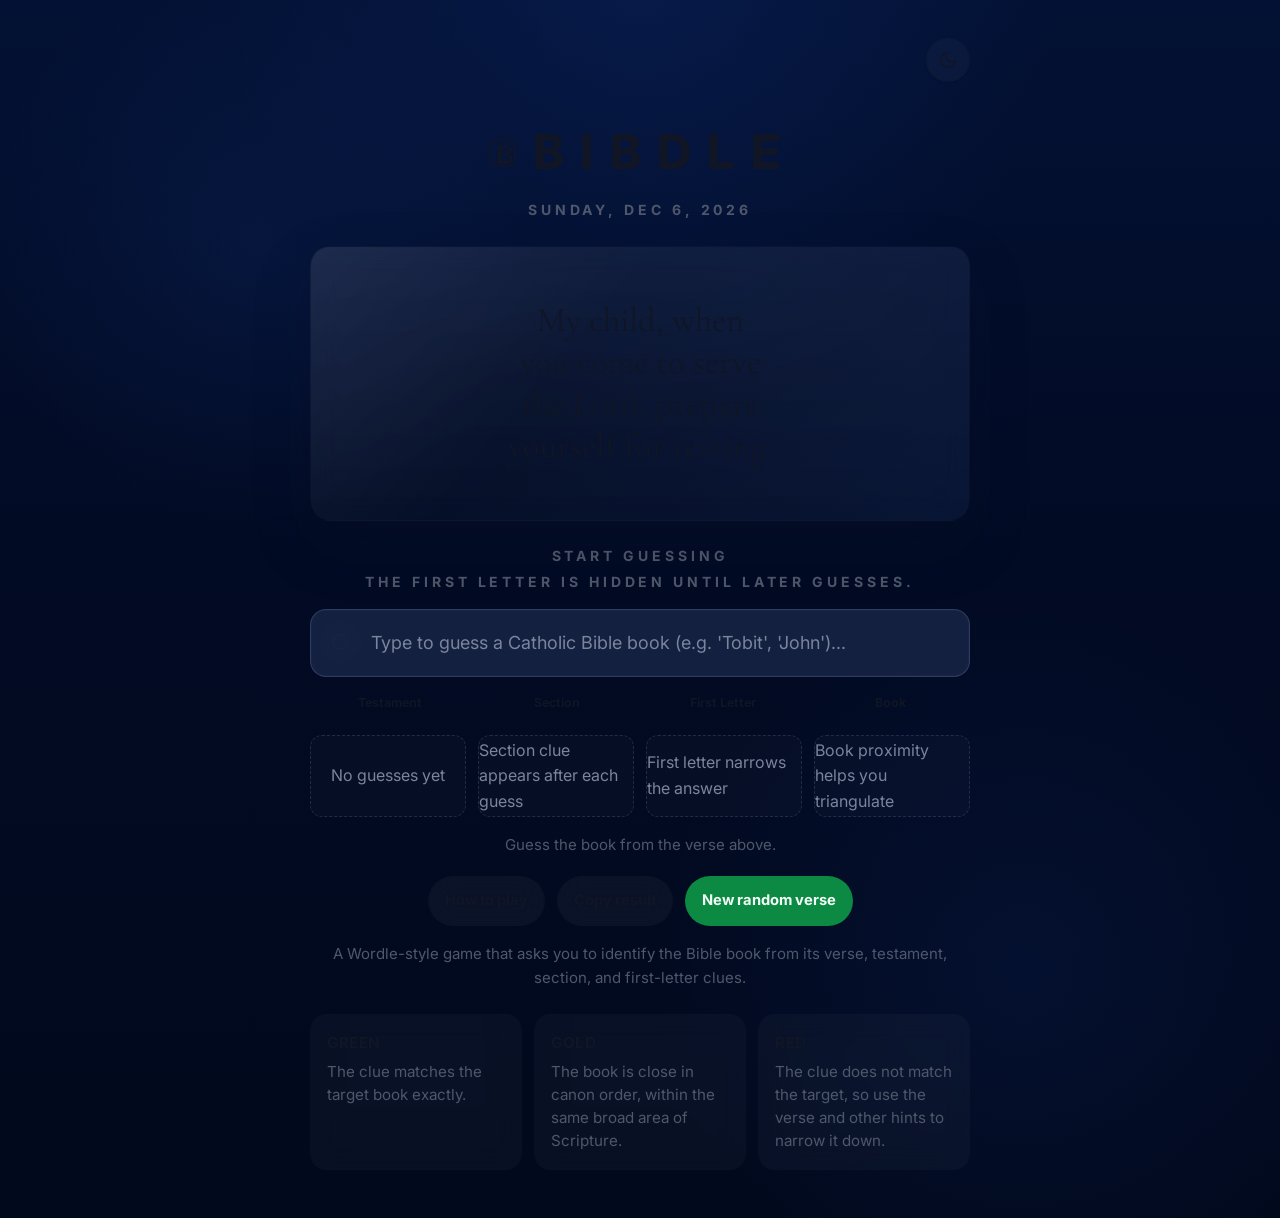
==== index.html @ a304ac99 "rename html to index.html" ====
<!DOCTYPE html>
<html lang="en" data-theme="dark">

<head>
  <meta charset="UTF-8" />
  <meta name="viewport" content="width=device-width, initial-scale=1.0" />
  <title>Bibdle</title>
  <link rel="preconnect" href="https://fonts.googleapis.com">
  <link rel="preconnect" href="https://fonts.gstatic.com" crossorigin>
  <link
    href="https://fonts.googleapis.com/css2?family=Cormorant+Garamond:wght@500;600;700&family=Inter:wght@400;500;600;700;800&display=swap"
    rel="stylesheet">
  <link rel="stylesheet" href="./css/bibdle.css" />
</head>

<body>
  <a class="sr-only" href="#game">Skip to game</a>
  <main class="app-shell" id="game">
    <section class="panel" aria-label="Bibdle game">
      <div class="topbar">
        <button class="theme-toggle" type="button" data-theme-toggle aria-label="Switch theme">
          <svg width="20" height="20" viewBox="0 0 24 24" fill="none" stroke="currentColor" stroke-width="2"
            aria-hidden="true">
            <path d="M21 12.79A9 9 0 1 1 11.21 3 7 7 0 0 0 21 12.79z"></path>
          </svg>
        </button>
      </div>

      <header class="title-wrap">
        <div class="logo-row" aria-label="Bibdle logo">
          <svg width="38" height="38" viewBox="0 0 48 48" fill="none" aria-hidden="true">
            <rect x="8" y="8" width="32" height="32" rx="9" stroke="currentColor" stroke-width="2.3"></rect>
            <path
              d="M18 14.5h10.5c4.6 0 7.5 2.4 7.5 6 0 2.4-1.2 4-3.6 4.9 3.1.8 4.8 2.8 4.8 5.8 0 4.1-3.4 6.8-8.8 6.8H18v-23.5Zm5 9.3h5c2.5 0 4.1-1.1 4.1-3 0-1.8-1.5-2.8-4.1-2.8h-5v5.8Zm0 10h5.8c2.8 0 4.5-1.1 4.5-3.2 0-2.1-1.7-3.3-4.8-3.3H23v6.5Z"
              fill="currentColor"></path>
          </svg>
          <h1 class="wordmark">Bibdle</h1>
        </div>
        <p class="date-label" id="dateLabel">Bible book puzzle</p>
      </header>

      <section class="verse-card" aria-live="polite">
        <p class="verse-text" id="verseText"></p>
      </section>

      <section class="controls" aria-label="Guess area">
        <div class="attempt-line">
          <p class="subtle-label" id="attemptLabel">Guess again</p>
          <div class="helper" id="hintBlock"></div>
        </div>

        <form class="input-shell" id="guessForm" autocomplete="off">
          <svg class="input-icon" width="24" height="24" viewBox="0 0 24 24" fill="none" stroke="currentColor"
            stroke-width="2" aria-hidden="true">
            <circle cx="11" cy="11" r="7"></circle>
            <path d="m20 20-3.5-3.5"></path>
          </svg>
          <label for="guessInput" class="sr-only">Guess a Bible book</label>
          <input id="guessInput" class="guess-input" type="text"
            placeholder="Type to guess a Catholic Bible book (e.g. 'Tobit', 'John')..." aria-describedby="statusLine" />
          <div class="autocomplete-list" id="autocomplete" role="listbox" aria-label="Book suggestions"></div>
        </form>

        <div class="header-row" aria-hidden="true">
          <div>Testament</div>
          <div>Section</div>
          <div>First Letter</div>
          <div>Book</div>
        </div>

        <div id="guessRows"></div>
        <p class="status-line" id="statusLine" role="status" aria-live="polite"></p>

        <div class="pill-actions">
          <button type="button" class="pill-btn" id="helpBtn">How to play</button>
          <button type="button" class="pill-btn" id="shareBtn">Copy result</button>
          <button type="button" class="pill-btn primary" id="newPuzzleBtn">New random verse</button>
        </div>

        <p class="footer-note">A Wordle-style game that asks you to identify the Bible book from its verse, testament,
          section, and first-letter clues.</p>
      </section>

      <section class="rules" aria-label="Legend">
        <article class="rule-card">
          <h3>Green</h3>
          <p>The clue matches the target book exactly.</p>
        </article>
        <article class="rule-card">
          <h3>Gold</h3>
          <p>The book is close in canon order, within the same broad area of Scripture.</p>
        </article>
        <article class="rule-card">
          <h3>Red</h3>
          <p>The clue does not match the target, so use the verse and other hints to narrow it down.</p>
        </article>
      </section>
    </section>
  </main>

  <div class="modal-backdrop" id="helpModal" data-open="false" aria-hidden="true">
    <div class="modal" role="dialog" aria-modal="true" aria-labelledby="helpTitle">
      <h2 id="helpTitle">How to play</h2>
      <p>Read the verse, then guess the Bible book it comes from. Each guess reveals whether your choice matches the
        correct testament, section, first letter, and the book itself.</p>
      <ul>
        <li>You can type part of a book name and choose from the suggestion list.</li>
        <li>Green means exact match, gold means you are near the right book in canonical order, and red means that clue
          is wrong.</li>
        <li>The daily mode changes by date, while the random button gives a fresh puzzle for practice.</li>
      </ul>
      <div class="pill-actions" style="justify-content:flex-end;">
        <button type="button" class="pill-btn primary" id="closeHelpBtn">Close</button>
      </div>
    </div>
  </div>

  <script type="module" src="./js/bibdle.js"></script>
</body>

</html>
---- css/bibdle.css ----
:root,
    [data-theme="light"] {
        --font-display: 'Inter', 'Segoe UI', sans-serif;
        --font-body: 'Cormorant Garamond', Georgia, serif;
        --font-ui: 'Inter', 'Segoe UI', sans-serif;
        --text-xs: clamp(0.75rem, 0.7rem + 0.25vw, 0.875rem);
        --text-sm: clamp(0.875rem, 0.8rem + 0.35vw, 1rem);
        --text-base: clamp(1rem, 0.95rem + 0.25vw, 1.125rem);
        --text-lg: clamp(1.125rem, 1rem + 0.75vw, 1.5rem);
        --text-xl: clamp(1.5rem, 1.2rem + 1.25vw, 2.25rem);
        --text-2xl: clamp(2rem, 1.2rem + 2.5vw, 3.5rem);
        --space-1: 0.25rem;
        --space-2: 0.5rem;
        --space-3: 0.75rem;
        --space-4: 1rem;
        --space-5: 1.25rem;
        --space-6: 1.5rem;
        --space-8: 2rem;
        --space-10: 2.5rem;
        --space-12: 3rem;
        --space-16: 4rem;
        --radius-sm: 0.5rem;
        --radius-md: 0.75rem;
        --radius-lg: 1rem;
        --radius-xl: 1.25rem;
        --radius-full: 9999px;
        --transition-interactive: 180ms cubic-bezier(0.16, 1, 0.3, 1);
        --color-bg: #f5f5f0;
        --color-surface: rgba(255, 255, 255, 0.8);
        --color-surface-2: rgba(246, 246, 240, 0.92);
        --color-surface-offset: rgba(230, 232, 239, 0.85);
        --color-border: rgba(23, 27, 39, 0.12);
        --color-divider: rgba(23, 27, 39, 0.12);
        --color-text: #101625;
        --color-text-muted: #4f576b;
        --color-text-faint: #7a849d;
        --color-text-inverse: #f5f7fb;
        --color-primary: #0c8a43;
        --color-primary-hover: #0a7338;
        --color-primary-highlight: rgba(12, 138, 67, 0.12);
        --color-success: #0ecb57;
        --color-warning: #ffb547;
        --color-error: #ff4d5d;
        --content-default: 980px;
        --shadow-sm: 0 1px 2px rgba(15, 23, 42, 0.06);
        --shadow-md: 0 10px 30px rgba(15, 23, 42, 0.12);
        --shadow-lg: 0 24px 60px rgba(15, 23, 42, 0.18);
    }

    [data-theme="dark"] {
        --color-bg: #030b23;
        --color-surface: rgba(15, 24, 53, 0.78);
        --color-surface-2: rgba(23, 35, 72, 0.9);
        --color-surface-offset: rgba(13, 21, 46, 0.88);
        --color-border: rgba(164, 184, 255, 0.14);
        --color-divider: rgba(164, 184, 255, 0.14);
        --color-text: #edf1ff;
        --color-text-muted: #b7c1e2;
        --color-text-faint: #8e99bf;
        --color-text-inverse: #08111e;
        --color-primary: #22c55e;
        --color-primary-hover: #16a34a;
        --color-primary-highlight: rgba(34, 197, 94, 0.14);
        --color-success: #15d062;
        --color-warning: #f6c453;
        --color-error: #ff4258;
        --shadow-sm: 0 1px 2px rgba(0, 0, 0, 0.25);
        --shadow-md: 0 18px 40px rgba(0, 0, 0, 0.3);
        --shadow-lg: 0 30px 80px rgba(0, 0, 0, 0.45);
    }

    @media (prefers-color-scheme: dark) {
        :root:not([data-theme="light"]) {
            --color-bg: #030b23;
            --color-surface: rgba(15, 24, 53, 0.78);
            --color-surface-2: rgba(23, 35, 72, 0.9);
            --color-surface-offset: rgba(13, 21, 46, 0.88);
            --color-border: rgba(164, 184, 255, 0.14);
            --color-divider: rgba(164, 184, 255, 0.14);
            --color-text: #edf1ff;
            --color-text-muted: #b7c1e2;
            --color-text-faint: #8e99bf;
            --color-text-inverse: #08111e;
            --color-primary: #22c55e;
            --color-primary-hover: #16a34a;
            --color-primary-highlight: rgba(34, 197, 94, 0.14);
            --color-success: #15d062;
            --color-warning: #f6c453;
            --color-error: #ff4258;
        }
    }

    *,
    *::before,
    *::after {
        box-sizing: border-box;
        margin: 0;
        padding: 0;
    }

    html {
        -webkit-font-smoothing: antialiased;
        text-rendering: optimizeLegibility;
        scroll-behavior: smooth;
    }

    body {
        min-height: 100dvh;
        font-family: var(--font-body);
        font-size: var(--text-base);
        color: var(--color-text);
        background:
            radial-gradient(circle at top, rgba(25, 72, 180, 0.16), transparent 30%),
            radial-gradient(circle at 20% 20%, rgba(50, 110, 255, 0.08), transparent 20%),
            radial-gradient(circle at 80% 80%, rgba(24, 63, 168, 0.12), transparent 26%),
            linear-gradient(180deg, #031134 0%, #020b24 45%, #01091c 100%);
        line-height: 1.6;
    }

    img,
    svg {
        display: block;
        max-width: 100%;
    }

    button,
    input {
        font: inherit;
        color: inherit;
    }

    button {
        border: none;
        background: none;
        cursor: pointer;
    }

    input::placeholder {
        color: var(--color-text-faint);
    }

    :focus-visible {
        outline: 2px solid var(--color-primary);
        outline-offset: 3px;
        border-radius: var(--radius-sm);
    }

    .sr-only {
        position: absolute;
        width: 1px;
        height: 1px;
        padding: 0;
        margin: -1px;
        overflow: hidden;
        clip: rect(0, 0, 0, 0);
        white-space: nowrap;
        border-width: 0;
    }

    .app-shell {
        max-width: var(--content-default);
        margin: 0 auto;
        min-height: 100dvh;
        padding: clamp(1.25rem, 3vw, 2.5rem) var(--space-4) var(--space-12);
        display: grid;
        place-items: start center;
    }

    .panel {
        width: 100%;
        max-width: 660px;
        display: grid;
        gap: var(--space-6);
        justify-items: center;
    }

    .topbar {
        width: 100%;
        display: flex;
        justify-content: flex-end;
        margin-bottom: var(--space-2);
    }

    .theme-toggle {
        min-width: 44px;
        min-height: 44px;
        border-radius: var(--radius-full);
        display: inline-grid;
        place-items: center;
        color: var(--color-text);
        background: rgba(255, 255, 255, 0.03);
        border: 1px solid var(--color-border);
        box-shadow: var(--shadow-sm);
        backdrop-filter: blur(16px);
    }

    .title-wrap {
        text-align: center;
        display: grid;
        gap: var(--space-2);
    }

    .logo-row {
        display: inline-flex;
        align-items: center;
        gap: var(--space-3);
        justify-content: center;
    }

    .wordmark {
        font-family: var(--font-ui);
        font-size: clamp(2rem, 4vw, 3rem);
        letter-spacing: 0.34em;
        text-transform: uppercase;
        font-weight: 800;
    }

    .date-label,
    .meta-line,
    .subtle-label {
        font-family: var(--font-ui);
        font-size: var(--text-xs);
        letter-spacing: 0.28em;
        text-transform: uppercase;
        color: var(--color-text-muted);
        font-weight: 700;
    }

    .verse-card {
        width: 100%;
        padding: clamp(1.5rem, 4vw, 2.75rem);
        background: linear-gradient(180deg, rgba(255, 255, 255, 0.05), rgba(255, 255, 255, 0.02));
        border: 1px solid var(--color-border);
        border-radius: var(--radius-xl);
        backdrop-filter: blur(14px);
        box-shadow: var(--shadow-lg);
        min-height: 275px;
        display: grid;
        place-items: center;
        position: relative;
        overflow: hidden;
    }

    .verse-card::before {
        content: "";
        position: absolute;
        inset: 0;
        background: linear-gradient(130deg, rgba(255, 255, 255, 0.05), transparent 40%, rgba(52, 110, 255, 0.06));
        pointer-events: none;
    }

    .verse-text {
        position: relative;
        z-index: 1;
        text-align: center;
        font-size: clamp(1.8rem, 2.7vw, 2.9rem);
        line-height: 1.22;
        max-width: 20ch;
        text-wrap: balance;
    }

    .controls {
        width: 100%;
        display: grid;
        gap: var(--space-4);
        justify-items: center;
    }

    .attempt-line {
        display: grid;
        gap: var(--space-1);
        justify-items: center;
        text-align: center;
    }

    .input-shell {
        width: 100%;
        position: relative;
    }

    .guess-input {
        width: 100%;
        min-height: 68px;
        border-radius: var(--radius-lg);
        border: 1px solid rgba(164, 184, 255, 0.18);
        background: rgba(26, 39, 72, 0.78);
        padding: 0 var(--space-5) 0 3.75rem;
        color: var(--color-text);
        font-family: var(--font-ui);
        font-size: var(--text-base);
        box-shadow: inset 0 0 0 1px rgba(255, 255, 255, 0.02);
        backdrop-filter: blur(16px);
    }

    .input-icon {
        position: absolute;
        left: 1.2rem;
        top: 50%;
        transform: translateY(-50%);
        color: var(--color-text-faint);
        pointer-events: none;
    }

    .autocomplete-list {
        position: absolute;
        left: 0;
        right: 0;
        top: calc(100% + 0.5rem);
        background: rgba(8, 16, 35, 0.94);
        border: 1px solid var(--color-border);
        border-radius: var(--radius-lg);
        box-shadow: var(--shadow-md);
        backdrop-filter: blur(20px);
        overflow: hidden;
        z-index: 40;
        display: none;
    }

    .autocomplete-list[data-open="true"] {
        display: block;
    }

    .suggestion {
        width: 100%;
        text-align: left;
        padding: 0.95rem 1rem;
        font-family: var(--font-ui);
        font-size: 0.98rem;
        border-bottom: 1px solid rgba(164, 184, 255, 0.08);
    }

    .suggestion:last-child {
        border-bottom: 0;
    }

    .suggestion:hover,
    .suggestion[aria-selected="true"] {
        background: rgba(34, 197, 94, 0.12);
    }

    #guessRows {
        width: 100%;
        display: grid;
        gap: 0.85rem;
    }

    .header-row,
    .guess-grid {
        width: 100%;
        display: grid;
        grid-template-columns: repeat(4, minmax(0, 1fr));
        gap: var(--space-3);
        align-items: stretch;
    }

    .header-row {
        font-family: var(--font-ui);
        font-size: 0.78rem;
        text-transform: none;
        font-weight: 700;
        color: var(--color-text);
        opacity: 0.92;
        text-align: center;
        padding-inline: 0.15rem;
    }

    .header-row div {
        padding-bottom: 0.25rem;
    }

    .guess-grid {
        margin-top: 0.1rem;
    }

    .guess-card {
        min-height: 82px;
        border-radius: var(--radius-md);
        display: grid;
        place-items: center;
        padding: var(--space-3);
        font-family: var(--font-ui);
        font-weight: 800;
        font-size: clamp(1rem, 1.2vw, 1.2rem);
        text-align: center;
        letter-spacing: -0.01em;
        border: 1px solid rgba(255, 255, 255, 0.06);
        box-shadow: var(--shadow-sm);
    }

    .correct {
        background: linear-gradient(180deg, #12d450, #08b744);
        color: #eefbf2;
    }

    .partial {
        background: linear-gradient(180deg, #f2c453, #df9f16);
        color: #201603;
    }

    .wrong {
        background: linear-gradient(180deg, #ff3349, #eb3f46);
        color: #fff4f6;
    }

    .empty-state {
        width: 100%;
        min-height: 82px;
        border-radius: var(--radius-md);
        border: 1px dashed rgba(164, 184, 255, 0.16);
        background: rgba(255, 255, 255, 0.02);
        display: grid;
        place-items: center;
        color: var(--color-text-faint);
        font-family: var(--font-ui);
        font-size: var(--text-sm);
    }

    .helper,
    .status-line,
    .footer-note {
        width: 100%;
        text-align: center;
        color: var(--color-text-muted);
        font-family: var(--font-ui);
        font-size: 0.94rem;
    }

    .helper {
        display: grid;
        gap: 0.3rem;
    }

    .status-line {
        min-height: 1.7rem;
    }

    .pill-actions {
        display: flex;
        gap: var(--space-3);
        flex-wrap: wrap;
        justify-content: center;
    }

    .pill-btn {
        min-height: 44px;
        padding: 0.75rem 1rem;
        border-radius: var(--radius-full);
        border: 1px solid var(--color-border);
        font-family: var(--font-ui);
        font-size: 0.92rem;
        font-weight: 700;
        background: rgba(255, 255, 255, 0.04);
        color: var(--color-text);
        backdrop-filter: blur(14px);
    }

    .pill-btn.primary {
        background: var(--color-primary);
        color: #f3fff6;
        border-color: transparent;
    }

    .rules {
        width: 100%;
        display: grid;
        grid-template-columns: repeat(3, minmax(0, 1fr));
        gap: var(--space-3);
    }

    .rule-card {
        background: rgba(255, 255, 255, 0.03);
        border: 1px solid var(--color-border);
        border-radius: var(--radius-lg);
        padding: var(--space-4);
        backdrop-filter: blur(14px);
    }

    .rule-card h3 {
        font-family: var(--font-ui);
        font-size: 0.95rem;
        margin-bottom: 0.4rem;
        letter-spacing: 0.04em;
        text-transform: uppercase;
    }

    .rule-card p {
        color: var(--color-text-muted);
        font-family: var(--font-ui);
        font-size: 0.95rem;
        line-height: 1.5;
    }

    .modal-backdrop {
        position: fixed;
        inset: 0;
        background: rgba(1, 6, 18, 0.72);
        display: none;
        place-items: center;
        padding: var(--space-4);
        z-index: 90;
        backdrop-filter: blur(10px);
    }

    .modal-backdrop[data-open="true"] {
        display: grid;
    }

    .modal {
        width: min(100%, 560px);
        border-radius: var(--radius-xl);
        border: 1px solid var(--color-border);
        background: rgba(7, 16, 37, 0.95);
        box-shadow: var(--shadow-lg);
        padding: var(--space-6);
        display: grid;
        gap: var(--space-4);
    }

    .modal h2 {
        font-family: var(--font-ui);
        font-size: var(--text-xl);
        letter-spacing: 0.04em;
        text-transform: uppercase;
    }

    .modal p,
    .modal li {
        font-family: var(--font-ui);
        color: var(--color-text-muted);
        font-size: 0.98rem;
        line-height: 1.7;
        max-width: 62ch;
    }

    .modal ul {
        padding-left: 1rem;
    }

    @media (max-width: 720px) {
        .app-shell {
            padding-inline: 0.9rem;
        }

        .verse-card {
            min-height: 230px;
        }

        .verse-text {
            font-size: clamp(1.45rem, 6vw, 2.1rem);
            max-width: 18ch;
        }

        .header-row,
        .guess-grid {
            grid-template-columns: repeat(2, minmax(0, 1fr));
        }

        .rules {
            grid-template-columns: 1fr;
        }

        .guess-card,
        .empty-state {
            min-height: 74px;
        }
    }

    @media (prefers-reduced-motion: reduce) {

        *,
        *::before,
        *::after {
            animation-duration: 0.01ms !important;
            animation-iteration-count: 1 !important;
            transition-duration: 0.01ms !important;
            scroll-behavior: auto !important;
        }
    }
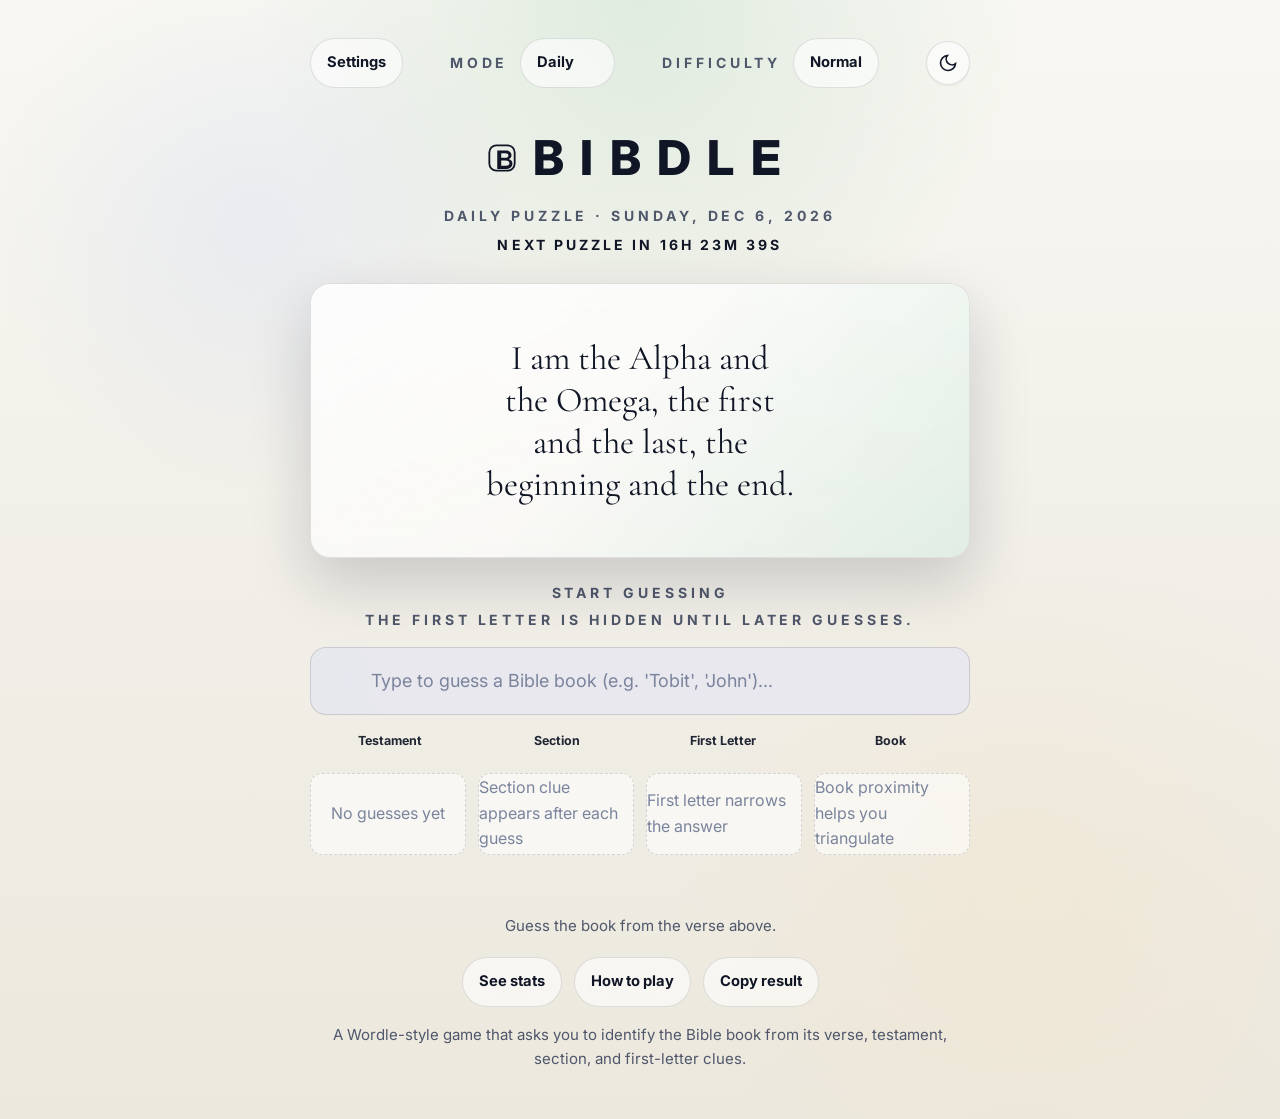
==== commit 654e8543: "Refactor code structure for improved readability and maintainability" ====
--- a/index.html
+++ b/index.html
@@ -5,25 +5,46 @@
   <meta charset="UTF-8" />
   <meta name="viewport" content="width=device-width, initial-scale=1.0" />
   <title>Bibdle</title>
-  <link rel="preconnect" href="https://fonts.googleapis.com">
-  <link rel="preconnect" href="https://fonts.gstatic.com" crossorigin>
+  <link rel="preconnect" href="https://fonts.googleapis.com" />
+  <link rel="preconnect" href="https://fonts.gstatic.com" crossorigin />
   <link
     href="https://fonts.googleapis.com/css2?family=Cormorant+Garamond:wght@500;600;700&family=Inter:wght@400;500;600;700;800&display=swap"
-    rel="stylesheet">
+    rel="stylesheet" />
   <link rel="stylesheet" href="./css/bibdle.css" />
 </head>
 
 <body>
   <a class="sr-only" href="#game">Skip to game</a>
+
   <main class="app-shell" id="game">
     <section class="panel" aria-label="Bibdle game">
       <div class="topbar">
-        <button class="theme-toggle" type="button" data-theme-toggle aria-label="Switch theme">
-          <svg width="20" height="20" viewBox="0 0 24 24" fill="none" stroke="currentColor" stroke-width="2"
-            aria-hidden="true">
-            <path d="M21 12.79A9 9 0 1 1 11.21 3 7 7 0 0 0 21 12.79z"></path>
-          </svg>
-        </button>
+        <div class="topbar-controls">
+          <button class="pill-btn" type="button" id="settingsBtn">Settings</button>
+          <div class="control-group">
+            <label for="modeSelect" class="subtle-label">Mode</label>
+            <select id="modeSelect" class="control-select" aria-label="Select puzzle mode">
+              <option value="daily">Daily</option>
+              <option value="practice">Practice</option>
+            </select>
+          </div>
+
+          <div class="control-group">
+            <label for="difficultySelect" class="subtle-label">Difficulty</label>
+            <select id="difficultySelect" class="control-select" aria-label="Select difficulty">
+              <option value="normal">Normal</option>
+              <option value="easy">Easy</option>
+              <option value="hard">Hard</option>
+            </select>
+          </div>
+
+          <button class="theme-toggle" type="button" data-theme-toggle aria-label="Switch theme">
+            <svg width="20" height="20" viewBox="0 0 24 24" fill="none" stroke="currentColor" stroke-width="2"
+              aria-hidden="true">
+              <path d="M21 12.79A9 9 0 1 1 11.21 3 7 7 0 0 0 21 12.79z"></path>
+            </svg>
+          </button>
+        </div>
       </div>
 
       <header class="title-wrap">
@@ -37,6 +58,9 @@
           <h1 class="wordmark">Bibdle</h1>
         </div>
         <p class="date-label" id="dateLabel">Bible book puzzle</p>
+        <p class="date-label countdown-label" aria-live="polite" aria-atomic="true">
+          <span id="countdownTimer">Next puzzle in…</span>
+        </p>
       </header>
 
       <section class="verse-card" aria-live="polite">
@@ -57,7 +81,9 @@
           </svg>
           <label for="guessInput" class="sr-only">Guess a Bible book</label>
           <input id="guessInput" class="guess-input" type="text"
-            placeholder="Type to guess a Catholic Bible book (e.g. 'Tobit', 'John')..." aria-describedby="statusLine" />
+            placeholder="Type to guess a Bible book (e.g. 'Tobit', 'John')..." aria-describedby="statusLine"
+            role="combobox" aria-autocomplete="list" aria-haspopup="listbox" aria-controls="autocomplete"
+            aria-expanded="false" aria-activedescendant="" />
           <div class="autocomplete-list" id="autocomplete" role="listbox" aria-label="Book suggestions"></div>
         </form>
 
@@ -69,31 +95,17 @@
         </div>
 
         <div id="guessRows"></div>
+        <p class="status-line proximity-line" id="proximityLine" aria-live="polite"></p>
         <p class="status-line" id="statusLine" role="status" aria-live="polite"></p>
 
         <div class="pill-actions">
+          <button type="button" class="pill-btn" id="statsBtn">See stats</button>
           <button type="button" class="pill-btn" id="helpBtn">How to play</button>
           <button type="button" class="pill-btn" id="shareBtn">Copy result</button>
-          <button type="button" class="pill-btn primary" id="newPuzzleBtn">New random verse</button>
-        </div>
-
-        <p class="footer-note">A Wordle-style game that asks you to identify the Bible book from its verse, testament,
-          section, and first-letter clues.</p>
-      </section>
-
-      <section class="rules" aria-label="Legend">
-        <article class="rule-card">
-          <h3>Green</h3>
-          <p>The clue matches the target book exactly.</p>
-        </article>
-        <article class="rule-card">
-          <h3>Gold</h3>
-          <p>The book is close in canon order, within the same broad area of Scripture.</p>
-        </article>
-        <article class="rule-card">
-          <h3>Red</h3>
-          <p>The clue does not match the target, so use the verse and other hints to narrow it down.</p>
-        </article>
+          <button type="button" class="pill-btn primary" id="nextPracticeBtn" hidden>Next practice puzzle</button>
+        </div>
+
+        <p class="footer-note">A Wordle-style game that asks you to identify the Bible book from its verse, testament, section, and first-letter clues.</p>
       </section>
     </section>
   </main>
@@ -101,16 +113,141 @@
   <div class="modal-backdrop" id="helpModal" data-open="false" aria-hidden="true">
     <div class="modal" role="dialog" aria-modal="true" aria-labelledby="helpTitle">
       <h2 id="helpTitle">How to play</h2>
-      <p>Read the verse, then guess the Bible book it comes from. Each guess reveals whether your choice matches the
-        correct testament, section, first letter, and the book itself.</p>
+      <p>Read the verse, then guess the Bible book it comes from. Each guess reveals whether your choice matches the correct testament, section, first letter, and the book itself.</p>
       <ul>
         <li>You can type part of a book name and choose from the suggestion list.</li>
-        <li>Green means exact match, gold means you are near the right book in canonical order, and red means that clue
-          is wrong.</li>
-        <li>The daily mode changes by date, while the random button gives a fresh puzzle for practice.</li>
+        <li>Green means exact match, gold means you are near the right book in canonical order, and red means that clue is wrong.</li>
+        <li>Daily gives one deterministic puzzle based on the date, while Practice gives random verses from the pool.
+        </li>
+        <li>Only Daily mode counts toward daily streaks and recorded stats.</li>
       </ul>
-      <div class="pill-actions" style="justify-content:flex-end;">
+      <div class="pill-actions modal-actions-end">
         <button type="button" class="pill-btn primary" id="closeHelpBtn">Close</button>
+      </div>
+    </div>
+  </div>
+  <div class="modal-backdrop" id="settingsModal" data-open="false" aria-hidden="true">
+    <div class="modal" role="dialog" aria-modal="true" aria-labelledby="settingsTitle">
+      <h2 id="settingsTitle">Accessibility settings</h2>
+
+      <div class="settings-list">
+        <label class="settings-row" for="reducedMotionToggle">
+          <span>Reduced motion</span>
+          <input type="checkbox" id="reducedMotionToggle" />
+        </label>
+
+        <label class="settings-row" for="highContrastToggle">
+          <span>High contrast</span>
+          <input type="checkbox" id="highContrastToggle" />
+        </label>
+
+        <label class="settings-row" for="largeTextToggle">
+          <span>Larger text</span>
+          <input type="checkbox" id="largeTextToggle" />
+        </label>
+
+        <label class="settings-row" for="soundToggle">
+          <span>Sound</span>
+          <input type="checkbox" id="soundToggle" />
+        </label>
+      </div>
+
+      <div class="pill-actions modal-actions-end">
+        <button type="button" class="pill-btn primary" id="closeSettingsBtn">Close</button>
+      </div>
+    </div>
+  </div>
+  <div class="modal-backdrop" id="statsModal" data-open="false" aria-hidden="true">
+    <div class="modal postgame-modal" role="dialog" aria-modal="true" aria-labelledby="statsTitle"
+      aria-describedby="statsBody">
+      <h2 id="statsTitle">Historical stats</h2>
+
+      <div class="postgame-body" id="statsBody">
+        <section class="postgame-section stats-section" aria-label="Historical stats">
+          <p class="subtle-label">Daily mode</p>
+
+          <div class="stats-grid">
+            <div class="stat-item">
+              <span class="stat-value" id="statsPlayed">0</span>
+              <span class="stat-label">Played</span>
+            </div>
+            <div class="stat-item">
+              <span class="stat-value" id="statsWon">0</span>
+              <span class="stat-label">Won</span>
+            </div>
+            <div class="stat-item">
+              <span class="stat-value" id="statsLost">0</span>
+              <span class="stat-label">Lost</span>
+            </div>
+          </div>
+
+          <div class="stats-grid stats-grid-secondary">
+            <div class="stat-item">
+              <span class="stat-value" id="statsCurrentStreak">0</span>
+              <span class="stat-label">Current streak</span>
+            </div>
+            <div class="stat-item">
+              <span class="stat-value" id="statsBestStreak">0</span>
+              <span class="stat-label">Best streak</span>
+            </div>
+          </div>
+
+          <div class="guess-distribution" id="statsGuessDistribution" aria-label="Guess distribution"></div>
+          <div class="postgame-section stats-section">
+            <p class="subtle-label">Badges</p>
+            <div class="streak-badges" id="statsModalBadges"></div>
+          </div>
+        </section>
+      </div>
+
+      <div class="pill-actions postgame-actions">
+        <button type="button" class="pill-btn primary" id="closeStatsBtn">Close</button>
+      </div>
+    </div>
+  </div>
+  <div class="modal-backdrop postgame-backdrop" id="postGameModal" data-open="false" aria-hidden="true">
+    <div class="modal postgame-modal" role="dialog" aria-modal="true" aria-labelledby="postGameTitle"
+      aria-describedby="postGameBody">
+      <div class="postgame-badge" id="postGameBadge">Puzzle complete</div>
+      <h2 id="postGameTitle">Result</h2>
+      <div class="postgame-body" id="postGameBody">
+        <section class="postgame-section">
+          <p class="subtle-label">Answer</p>
+          <p class="postgame-reference" id="postGameReference"></p>
+          <p class="postgame-book" id="postGameBook"></p>
+        </section>
+
+        <section class="postgame-section">
+          <p class="subtle-label">Verse</p>
+          <p class="postgame-text" id="postGameVerse"></p>
+        </section>
+
+        <section class="postgame-section">
+          <p class="subtle-label">Explanation</p>
+          <p class="postgame-text" id="postGameExplanation"></p>
+        </section>
+
+        <section class="postgame-section">
+          <p class="subtle-label">Book intro</p>
+          <p class="postgame-intro-title" id="postGameIntroTitle"></p>
+          <p class="postgame-text" id="postGameIntroText"></p>
+        </section>
+
+        <section class="postgame-section trivia-section" id="postGameTriviaSection" hidden>
+          <p class="subtle-label">Book trivia</p>
+          <p class="postgame-intro-title" id="postGameTriviaTitle"></p>
+          <p class="postgame-text" id="postGameTriviaText"></p>
+          <div class="postgame-meta-chips" id="postGameTriviaChips"></div>
+        </section>
+
+        <section class="postgame-section stats-section" aria-label="Streak badges">
+          <p class="subtle-label">Badges</p>
+          <div class="streak-badges" id="streakBadges"></div>
+        </section>
+      </div>
+      <div class="pill-actions postgame-actions">
+        <button type="button" class="pill-btn" id="postGameCloseBtn">Close</button>
+        <button type="button" class="pill-btn primary" id="postGameNextBtn" hidden>Next practice puzzle</button>
       </div>
     </div>
   </div>
--- a/css/bibdle.css
+++ b/css/bibdle.css
@@ -1,53 +1,102 @@
-    :root,
-    [data-theme="light"] {
-        --font-display: 'Inter', 'Segoe UI', sans-serif;
-        --font-body: 'Cormorant Garamond', Georgia, serif;
-        --font-ui: 'Inter', 'Segoe UI', sans-serif;
-        --text-xs: clamp(0.75rem, 0.7rem + 0.25vw, 0.875rem);
-        --text-sm: clamp(0.875rem, 0.8rem + 0.35vw, 1rem);
-        --text-base: clamp(1rem, 0.95rem + 0.25vw, 1.125rem);
-        --text-lg: clamp(1.125rem, 1rem + 0.75vw, 1.5rem);
-        --text-xl: clamp(1.5rem, 1.2rem + 1.25vw, 2.25rem);
-        --text-2xl: clamp(2rem, 1.2rem + 2.5vw, 3.5rem);
-        --space-1: 0.25rem;
-        --space-2: 0.5rem;
-        --space-3: 0.75rem;
-        --space-4: 1rem;
-        --space-5: 1.25rem;
-        --space-6: 1.5rem;
-        --space-8: 2rem;
-        --space-10: 2.5rem;
-        --space-12: 3rem;
-        --space-16: 4rem;
-        --radius-sm: 0.5rem;
-        --radius-md: 0.75rem;
-        --radius-lg: 1rem;
-        --radius-xl: 1.25rem;
-        --radius-full: 9999px;
-        --transition-interactive: 180ms cubic-bezier(0.16, 1, 0.3, 1);
-        --color-bg: #f5f5f0;
-        --color-surface: rgba(255, 255, 255, 0.8);
-        --color-surface-2: rgba(246, 246, 240, 0.92);
-        --color-surface-offset: rgba(230, 232, 239, 0.85);
-        --color-border: rgba(23, 27, 39, 0.12);
-        --color-divider: rgba(23, 27, 39, 0.12);
-        --color-text: #101625;
-        --color-text-muted: #4f576b;
-        --color-text-faint: #7a849d;
-        --color-text-inverse: #f5f7fb;
-        --color-primary: #0c8a43;
-        --color-primary-hover: #0a7338;
-        --color-primary-highlight: rgba(12, 138, 67, 0.12);
-        --color-success: #0ecb57;
-        --color-warning: #ffb547;
-        --color-error: #ff4d5d;
-        --content-default: 980px;
-        --shadow-sm: 0 1px 2px rgba(15, 23, 42, 0.06);
-        --shadow-md: 0 10px 30px rgba(15, 23, 42, 0.12);
-        --shadow-lg: 0 24px 60px rgba(15, 23, 42, 0.18);
-    }
-
-    [data-theme="dark"] {
+:root,
+[data-theme="light"] {
+    --font-display: "Inter", "Segoe UI", sans-serif;
+    --font-body: "Cormorant Garamond", Georgia, serif;
+    --font-ui: "Inter", "Segoe UI", sans-serif;
+    --text-xs: clamp(0.75rem, 0.7rem + 0.25vw, 0.875rem);
+    --text-sm: clamp(0.875rem, 0.8rem + 0.35vw, 1rem);
+    --text-base: clamp(1rem, 0.95rem + 0.25vw, 1.125rem);
+    --text-lg: clamp(1.125rem, 1rem + 0.75vw, 1.5rem);
+    --text-xl: clamp(1.5rem, 1.2rem + 1.25vw, 2.25rem);
+    --text-2xl: clamp(2rem, 1.2rem + 2.5vw, 3.5rem);
+    --space-1: 0.25rem;
+    --space-2: 0.5rem;
+    --space-3: 0.75rem;
+    --space-4: 1rem;
+    --space-5: 1.25rem;
+    --space-6: 1.5rem;
+    --space-8: 2rem;
+    --space-10: 2.5rem;
+    --space-12: 3rem;
+    --space-16: 4rem;
+    --radius-sm: 0.5rem;
+    --radius-md: 0.75rem;
+    --radius-lg: 1rem;
+    --radius-xl: 1.25rem;
+    --radius-full: 9999px;
+    --transition-interactive: 180ms cubic-bezier(0.16, 1, 0.3, 1);
+    --color-bg: #f5f5f0;
+    --color-surface: rgba(255, 255, 255, 0.84);
+    --color-surface-2: rgba(246, 246, 240, 0.95);
+    --color-surface-offset: rgba(230, 232, 239, 0.88);
+    --color-border: rgba(23, 27, 39, 0.12);
+    --color-divider: rgba(23, 27, 39, 0.12);
+    --color-text: #101625;
+    --color-text-muted: #4f576b;
+    --color-text-faint: #7a849d;
+    --color-text-inverse: #f5f7fb;
+    --color-primary: #0c8a43;
+    --color-primary-hover: #0a7338;
+    --color-primary-highlight: rgba(12, 138, 67, 0.12);
+    --color-success: #0ecb57;
+    --color-warning: #ffb547;
+    --color-error: #ff4d5d;
+    --content-default: 980px;
+    --shadow-sm: 0 1px 2px rgba(15, 23, 42, 0.06);
+    --shadow-md: 0 10px 30px rgba(15, 23, 42, 0.12);
+    --shadow-lg: 0 24px 60px rgba(15, 23, 42, 0.18);
+    --body-grad-1: rgba(12, 138, 67, 0.1);
+    --body-grad-2: rgba(120, 154, 255, 0.1);
+    --body-grad-3: rgba(255, 204, 128, 0.1);
+    --body-base: linear-gradient(180deg, #f8f7f2 0%, #f1efe8 50%, #ece8dd 100%);
+    --glass-surface: rgba(255, 255, 255, 0.58);
+    --glass-surface-strong: rgba(255, 255, 255, 0.72);
+    --input-border: rgba(23, 27, 39, 0.14);
+    --list-border: rgba(23, 27, 39, 0.08);
+    --empty-border: rgba(23, 27, 39, 0.16);
+    --card-shine: linear-gradient(130deg, rgba(255, 255, 255, 0.42), transparent 45%, rgba(12, 138, 67, 0.1));
+    --modal-backdrop: rgba(240, 236, 227, 0.72);
+    --modal-surface: rgba(255, 255, 255, 0.96);
+    --hover-surface: rgba(12, 138, 67, 0.1);
+}
+
+[data-theme="dark"] {
+    --color-bg: #030b23;
+    --color-surface: rgba(15, 24, 53, 0.78);
+    --color-surface-2: rgba(23, 35, 72, 0.9);
+    --color-surface-offset: rgba(13, 21, 46, 0.88);
+    --color-border: rgba(164, 184, 255, 0.14);
+    --color-divider: rgba(164, 184, 255, 0.14);
+    --color-text: #edf1ff;
+    --color-text-muted: #b7c1e2;
+    --color-text-faint: #8e99bf;
+    --color-text-inverse: #08111e;
+    --color-primary: #22c55e;
+    --color-primary-hover: #16a34a;
+    --color-primary-highlight: rgba(34, 197, 94, 0.14);
+    --color-success: #15d062;
+    --color-warning: #f6c453;
+    --color-error: #ff4258;
+    --shadow-sm: 0 1px 2px rgba(0, 0, 0, 0.25);
+    --shadow-md: 0 18px 40px rgba(0, 0, 0, 0.3);
+    --shadow-lg: 0 30px 80px rgba(0, 0, 0, 0.45);
+    --body-grad-1: rgba(25, 72, 180, 0.16);
+    --body-grad-2: rgba(50, 110, 255, 0.08);
+    --body-grad-3: rgba(24, 63, 168, 0.12);
+    --body-base: linear-gradient(180deg, #031134 0%, #020b24 45%, #01091c 100%);
+    --glass-surface: rgba(255, 255, 255, 0.03);
+    --glass-surface-strong: rgba(255, 255, 255, 0.05);
+    --input-border: rgba(164, 184, 255, 0.18);
+    --list-border: rgba(164, 184, 255, 0.08);
+    --empty-border: rgba(164, 184, 255, 0.16);
+    --card-shine: linear-gradient(130deg, rgba(255, 255, 255, 0.05), transparent 40%, rgba(52, 110, 255, 0.06));
+    --modal-backdrop: rgba(1, 6, 18, 0.72);
+    --modal-surface: rgba(7, 16, 37, 0.95);
+    --hover-surface: rgba(34, 197, 94, 0.12);
+}
+
+@media (prefers-color-scheme: dark) {
+    :root:not([data-theme="light"]) {
         --color-bg: #030b23;
         --color-surface: rgba(15, 24, 53, 0.78);
         --color-surface-2: rgba(23, 35, 72, 0.9);
@@ -67,512 +116,982 @@
         --shadow-sm: 0 1px 2px rgba(0, 0, 0, 0.25);
         --shadow-md: 0 18px 40px rgba(0, 0, 0, 0.3);
         --shadow-lg: 0 30px 80px rgba(0, 0, 0, 0.45);
-    }
-
-    @media (prefers-color-scheme: dark) {
-        :root:not([data-theme="light"]) {
-            --color-bg: #030b23;
-            --color-surface: rgba(15, 24, 53, 0.78);
-            --color-surface-2: rgba(23, 35, 72, 0.9);
-            --color-surface-offset: rgba(13, 21, 46, 0.88);
-            --color-border: rgba(164, 184, 255, 0.14);
-            --color-divider: rgba(164, 184, 255, 0.14);
-            --color-text: #edf1ff;
-            --color-text-muted: #b7c1e2;
-            --color-text-faint: #8e99bf;
-            --color-text-inverse: #08111e;
-            --color-primary: #22c55e;
-            --color-primary-hover: #16a34a;
-            --color-primary-highlight: rgba(34, 197, 94, 0.14);
-            --color-success: #15d062;
-            --color-warning: #f6c453;
-            --color-error: #ff4258;
+        --body-grad-1: rgba(25, 72, 180, 0.16);
+        --body-grad-2: rgba(50, 110, 255, 0.08);
+        --body-grad-3: rgba(24, 63, 168, 0.12);
+        --body-base: linear-gradient(180deg, #031134 0%, #020b24 45%, #01091c 100%);
+        --glass-surface: rgba(255, 255, 255, 0.03);
+        --glass-surface-strong: rgba(255, 255, 255, 0.05);
+        --input-border: rgba(164, 184, 255, 0.18);
+        --list-border: rgba(164, 184, 255, 0.08);
+        --empty-border: rgba(164, 184, 255, 0.16);
+        --card-shine: linear-gradient(130deg, rgba(255, 255, 255, 0.05), transparent 40%, rgba(52, 110, 255, 0.06));
+        --modal-backdrop: rgba(1, 6, 18, 0.72);
+        --modal-surface: rgba(7, 16, 37, 0.95);
+        --hover-surface: rgba(34, 197, 94, 0.12);
+    }
+}
+
+*,
+*::before,
+*::after {
+    box-sizing: border-box;
+    margin: 0;
+    padding: 0;
+}
+
+html {
+    -webkit-font-smoothing: antialiased;
+    text-rendering: optimizeLegibility;
+    scroll-behavior: smooth;
+}
+
+body {
+    min-height: 100dvh;
+    font-family: var(--font-body);
+    font-size: var(--text-base);
+    line-height: 1.6;
+    color: var(--color-text);
+    background:
+        radial-gradient(circle at top, var(--body-grad-1), transparent 30%),
+        radial-gradient(circle at 20% 20%, var(--body-grad-2), transparent 20%),
+        radial-gradient(circle at 80% 80%, var(--body-grad-3), transparent 26%),
+        var(--body-base);
+    transition:
+        background var(--transition-interactive),
+        color var(--transition-interactive);
+}
+
+img,
+svg {
+    display: block;
+    max-width: 100%;
+}
+
+button,
+input,
+select {
+    font: inherit;
+    color: inherit;
+}
+
+button {
+    border: none;
+    background: none;
+    cursor: pointer;
+}
+
+input::placeholder {
+    color: var(--color-text-faint);
+}
+
+:focus-visible {
+    outline: 2px solid var(--color-primary);
+    outline-offset: 3px;
+    border-radius: var(--radius-sm);
+}
+
+.sr-only {
+    position: absolute;
+    width: 1px;
+    height: 1px;
+    padding: 0;
+    margin: -1px;
+    overflow: hidden;
+    clip: rect(0, 0, 0, 0);
+    white-space: nowrap;
+    border-width: 0;
+}
+
+.app-shell {
+    display: grid;
+    place-items: start center;
+    min-height: 100dvh;
+    max-width: var(--content-default);
+    margin: 0 auto;
+    padding: clamp(1.25rem, 3vw, 2.5rem) var(--space-4) var(--space-12);
+}
+
+.panel {
+    display: grid;
+    gap: var(--space-6);
+    justify-items: center;
+    width: 100%;
+    max-width: 660px;
+}
+
+.topbar {
+    width: 100%;
+    margin-bottom: var(--space-2);
+}
+
+.topbar-controls {
+    display: flex;
+    flex-wrap: wrap;
+    align-items: center;
+    justify-content: space-between;
+    gap: var(--space-3);
+    width: 100%;
+}
+
+.control-group {
+    display: flex;
+    flex-wrap: wrap;
+    align-items: center;
+    gap: var(--space-3);
+}
+
+.theme-toggle,
+.control-select,
+.pill-btn,
+.guess-input,
+.rule-card,
+.verse-card,
+.modal,
+.autocomplete-list,
+.guess-card {
+    transition:
+        background-color var(--transition-interactive),
+        border-color var(--transition-interactive),
+        color var(--transition-interactive),
+        box-shadow var(--transition-interactive),
+        opacity var(--transition-interactive);
+}
+
+.theme-toggle {
+    display: inline-grid;
+    place-items: center;
+    min-width: 44px;
+    min-height: 44px;
+    color: var(--color-text);
+    background: var(--glass-surface);
+    border: 1px solid var(--color-border);
+    border-radius: var(--radius-full);
+    box-shadow: var(--shadow-sm);
+    backdrop-filter: blur(16px);
+}
+
+.title-wrap {
+    display: grid;
+    gap: var(--space-2);
+    text-align: center;
+}
+
+.logo-row {
+    display: inline-flex;
+    align-items: center;
+    justify-content: center;
+    gap: var(--space-3);
+}
+
+.wordmark {
+    font-family: var(--font-ui);
+    font-size: clamp(2rem, 4vw, 3rem);
+    font-weight: 800;
+    letter-spacing: 0.34em;
+    text-transform: uppercase;
+}
+
+.date-label,
+.meta-line,
+.subtle-label {
+    font-family: var(--font-ui);
+    font-size: var(--text-xs);
+    font-weight: 700;
+    letter-spacing: 0.28em;
+    text-transform: uppercase;
+    color: var(--color-text-muted);
+}
+
+.countdown-label {
+    max-width: 100%;
+    font-family: var(--font-ui);
+    font-size: var(--text-xs);
+    font-weight: 700;
+    line-height: 1.4;
+    letter-spacing: 0.22em;
+    text-transform: uppercase;
+    color: var(--color-text-muted);
+}
+
+.countdown-label.hidden {
+    display: none;
+}
+
+.countdown-label.is-muted {
+    opacity: 0.55;
+    pointer-events: none;
+}
+
+#countdownTimer {
+    display: inline-block;
+    max-width: 100%;
+    overflow: hidden;
+    color: var(--color-text);
+    text-overflow: ellipsis;
+    white-space: nowrap;
+}
+
+.verse-card {
+    position: relative;
+    display: grid;
+    place-items: center;
+    width: 100%;
+    min-height: 275px;
+    padding: clamp(1.5rem, 4vw, 2.75rem);
+    overflow: hidden;
+    background: linear-gradient(180deg, var(--glass-surface-strong), var(--glass-surface));
+    border: 1px solid var(--color-border);
+    border-radius: var(--radius-xl);
+    box-shadow: var(--shadow-lg);
+    backdrop-filter: blur(14px);
+}
+
+.verse-card::before {
+    content: "";
+    position: absolute;
+    inset: 0;
+    background: var(--card-shine);
+    pointer-events: none;
+}
+
+.verse-text {
+    position: relative;
+    z-index: 1;
+    max-width: 20ch;
+    font-size: clamp(1.8rem, 2.7vw, 2.9rem);
+    line-height: 1.22;
+    text-align: center;
+    text-wrap: balance;
+}
+
+.controls {
+    display: grid;
+    gap: var(--space-4);
+    justify-items: center;
+    width: 100%;
+}
+
+.attempt-line {
+    display: grid;
+    gap: var(--space-1);
+    justify-items: center;
+    text-align: center;
+}
+
+.input-shell {
+    position: relative;
+    width: 100%;
+}
+
+.guess-input {
+    width: 100%;
+    min-height: 68px;
+    padding: 0 var(--space-5) 0 3.75rem;
+    font-family: var(--font-ui);
+    font-size: var(--text-base);
+    color: var(--color-text);
+    background: var(--color-surface-offset);
+    border: 1px solid var(--input-border);
+    border-radius: var(--radius-lg);
+    box-shadow: inset 0 0 0 1px rgba(255, 255, 255, 0.02);
+    backdrop-filter: blur(16px);
+}
+
+.input-icon {
+    position: absolute;
+    top: 50%;
+    left: 1.2rem;
+    color: var(--color-text-faint);
+    pointer-events: none;
+    transform: translateY(-50%);
+}
+
+.autocomplete-list {
+    position: absolute;
+    top: calc(100% + 0.5rem);
+    right: 0;
+    left: 0;
+    z-index: 40;
+    display: none;
+    overflow: hidden;
+    background: var(--modal-surface);
+    border: 1px solid var(--color-border);
+    border-radius: var(--radius-lg);
+    box-shadow: var(--shadow-md);
+    backdrop-filter: blur(20px);
+}
+
+.autocomplete-list[data-open="true"] {
+    display: block;
+}
+
+.suggestion {
+    width: 100%;
+    padding: 0.95rem 1rem;
+    font-family: var(--font-ui);
+    font-size: 0.98rem;
+    text-align: left;
+    border-bottom: 1px solid var(--list-border);
+}
+
+.suggestion:last-child {
+    border-bottom: 0;
+}
+
+.suggestion:hover,
+.suggestion[aria-selected="true"] {
+    background: var(--hover-surface);
+}
+
+#guessRows {
+    display: grid;
+    gap: 0.85rem;
+    width: 100%;
+}
+
+.header-row,
+.guess-grid {
+    display: grid;
+    grid-template-columns: repeat(4, minmax(0, 1fr));
+    align-items: stretch;
+    gap: var(--space-3);
+    width: 100%;
+}
+
+.header-row {
+    padding-inline: 0.15rem;
+    font-family: var(--font-ui);
+    font-size: 0.78rem;
+    font-weight: 700;
+    text-align: center;
+    color: var(--color-text);
+    text-transform: none;
+    opacity: 0.92;
+}
+
+.header-row div {
+    padding-bottom: 0.25rem;
+}
+
+.guess-grid {
+    margin-top: 0.1rem;
+}
+
+.guess-card {
+    display: grid;
+    place-items: center;
+    min-height: 82px;
+    padding: var(--space-3);
+    font-family: var(--font-ui);
+    font-size: clamp(1rem, 1.2vw, 1.2rem);
+    font-weight: 800;
+    text-align: center;
+    letter-spacing: -0.01em;
+    border: 1px solid rgba(255, 255, 255, 0.06);
+    border-radius: var(--radius-md);
+    box-shadow: var(--shadow-sm);
+}
+
+.correct {
+    color: #eefbf2;
+    background: linear-gradient(180deg, #12d450, #08b744);
+}
+
+.partial {
+    color: #201603;
+    background: linear-gradient(180deg, #f2c453, #df9f16);
+}
+
+.wrong {
+    color: #fff4f6;
+    background: linear-gradient(180deg, #ff3349, #eb3f46);
+}
+
+.empty-state {
+    display: grid;
+    place-items: center;
+    width: 100%;
+    min-height: 82px;
+    font-family: var(--font-ui);
+    font-size: var(--text-sm);
+    color: var(--color-text-faint);
+    background: var(--glass-surface);
+    border: 1px dashed var(--empty-border);
+    border-radius: var(--radius-md);
+}
+
+.helper,
+.status-line,
+.footer-note {
+    width: 100%;
+    font-family: var(--font-ui);
+    font-size: 0.94rem;
+    text-align: center;
+    color: var(--color-text-muted);
+}
+
+.helper {
+    display: grid;
+    gap: 0.3rem;
+}
+
+.status-line {
+    min-height: 1.7rem;
+}
+
+.pill-actions {
+    display: flex;
+    flex-wrap: wrap;
+    justify-content: center;
+    gap: var(--space-3);
+}
+
+.modal-actions-end,
+.postgame-actions {
+    justify-content: flex-end;
+}
+
+.pill-btn,
+.control-select {
+    min-height: 44px;
+    padding: 0.75rem 1rem;
+    font-family: var(--font-ui);
+    font-size: 0.92rem;
+    font-weight: 700;
+    color: var(--color-text);
+    background: var(--glass-surface);
+    border: 1px solid var(--color-border);
+    border-radius: var(--radius-full);
+    backdrop-filter: blur(14px);
+}
+
+.pill-btn.primary {
+    color: #f3fff6;
+    background: var(--color-primary);
+    border-color: transparent;
+}
+
+.control-select {
+    appearance: none;
+}
+
+.control-select:disabled {
+    cursor: not-allowed;
+    opacity: 0.55;
+}
+
+.settings-list {
+    display: grid;
+    gap: var(--space-3);
+}
+
+.settings-row {
+    display: flex;
+    align-items: center;
+    justify-content: space-between;
+    gap: var(--space-4);
+    padding: var(--space-4);
+    font-family: var(--font-ui);
+    font-size: var(--text-sm);
+    color: var(--color-text);
+    background: var(--glass-surface);
+    border: 1px solid var(--color-border);
+    border-radius: var(--radius-lg);
+    backdrop-filter: blur(14px);
+}
+
+.settings-row span {
+    font-weight: 600;
+    color: var(--color-text);
+}
+
+.settings-row input[type="checkbox"] {
+    flex: 0 0 auto;
+    width: 1.15rem;
+    height: 1.15rem;
+    accent-color: var(--color-primary);
+}
+
+.high-contrast {
+    --color-border: rgba(255, 255, 255, 0.34);
+    --color-divider: rgba(255, 255, 255, 0.34);
+    --color-text-muted: var(--color-text);
+    --color-text-faint: var(--color-text-muted);
+    --input-border: rgba(255, 255, 255, 0.42);
+    --glass-surface: rgba(255, 255, 255, 0.08);
+    --glass-surface-strong: rgba(255, 255, 255, 0.12);
+}
+
+:root:not([data-theme="dark"]).high-contrast,
+[data-theme="light"].high-contrast {
+    --color-border: rgba(16, 22, 37, 0.34);
+    --color-divider: rgba(16, 22, 37, 0.34);
+    --color-text-muted: var(--color-text);
+    --color-text-faint: #3d465d;
+    --input-border: rgba(16, 22, 37, 0.42);
+    --glass-surface: rgba(255, 255, 255, 0.88);
+    --glass-surface-strong: rgba(255, 255, 255, 0.94);
+}
+
+.large-text {
+    --text-xs: clamp(0.82rem, 0.76rem + 0.25vw, 0.95rem);
+    --text-sm: clamp(0.96rem, 0.88rem + 0.35vw, 1.08rem);
+    --text-base: clamp(1.08rem, 1rem + 0.25vw, 1.22rem);
+    --text-lg: clamp(1.2rem, 1.05rem + 0.75vw, 1.65rem);
+    --text-xl: clamp(1.6rem, 1.28rem + 1.25vw, 2.4rem);
+    --text-2xl: clamp(2.1rem, 1.35rem + 2.5vw, 3.8rem);
+}
+
+html.reduced-motion *,
+html.reduced-motion *::before,
+html.reduced-motion *::after {
+    animation-duration: 0.01ms !important;
+    animation-iteration-count: 1 !important;
+    transition-duration: 0.01ms !important;
+    scroll-behavior: auto !important;
+}
+
+.rules {
+    display: grid;
+    grid-template-columns: repeat(3, minmax(0, 1fr));
+    gap: var(--space-3);
+    width: 100%;
+}
+
+.rule-card {
+    padding: var(--space-4);
+    background: var(--glass-surface);
+    border: 1px solid var(--color-border);
+    border-radius: var(--radius-lg);
+    backdrop-filter: blur(14px);
+}
+
+.rule-card h3 {
+    margin-bottom: 0.4rem;
+    font-family: var(--font-ui);
+    font-size: 0.95rem;
+    letter-spacing: 0.04em;
+    text-transform: uppercase;
+}
+
+.rule-card p {
+    font-family: var(--font-ui);
+    font-size: 0.95rem;
+    line-height: 1.5;
+    color: var(--color-text-muted);
+}
+
+.modal-backdrop {
+    position: fixed;
+    inset: 0;
+    z-index: 90;
+    display: none;
+    place-items: center;
+    padding: var(--space-4);
+    background: var(--modal-backdrop);
+    backdrop-filter: blur(10px);
+}
+
+.modal-backdrop[data-open="true"] {
+    display: grid;
+}
+
+.modal {
+    display: grid;
+    gap: var(--space-4);
+    width: min(100%, 560px);
+    padding: var(--space-6);
+    background: var(--modal-surface);
+    border: 1px solid var(--color-border);
+    border-radius: var(--radius-xl);
+    box-shadow: var(--shadow-lg);
+}
+
+.modal h2 {
+    font-family: var(--font-ui);
+    font-size: var(--text-xl);
+    letter-spacing: 0.04em;
+    text-transform: uppercase;
+}
+
+.modal p,
+.modal li {
+    max-width: 62ch;
+    font-family: var(--font-ui);
+    font-size: 0.98rem;
+    line-height: 1.7;
+    color: var(--color-text-muted);
+}
+
+.modal ul {
+    padding-left: 1rem;
+}
+
+.postgame-backdrop {
+    z-index: 100;
+}
+
+.postgame-modal {
+    width: min(100%, 720px);
+    max-height: min(88dvh, 900px);
+    overflow: auto;
+}
+
+.postgame-badge {
+    display: inline-flex;
+    align-items: center;
+    width: fit-content;
+    padding: 0.35rem 0.75rem;
+    font-family: var(--font-ui);
+    font-size: 0.78rem;
+    font-weight: 800;
+    letter-spacing: 0.08em;
+    text-transform: uppercase;
+    color: var(--color-primary);
+    background: var(--color-primary-highlight);
+    border-radius: var(--radius-full);
+}
+
+.postgame-body {
+    display: grid;
+    gap: var(--space-4);
+}
+
+.postgame-section {
+    display: grid;
+    gap: 0.35rem;
+    padding-top: var(--space-3);
+    border-top: 1px solid var(--color-divider);
+}
+
+.postgame-section:first-child {
+    padding-top: 0;
+    border-top: 0;
+}
+
+.postgame-section.stats-section {
+    gap: var(--space-4);
+}
+
+.postgame-reference {
+    font-family: var(--font-ui);
+    font-size: 0.9rem;
+    letter-spacing: 0.08em;
+    text-transform: uppercase;
+    color: var(--color-text-faint);
+}
+
+.postgame-book,
+.postgame-intro-title {
+    font-family: var(--font-ui);
+    font-size: 1.25rem;
+    font-weight: 800;
+    color: var(--color-text);
+}
+
+.postgame-text {
+    font-family: var(--font-ui);
+    font-size: 0.98rem;
+    line-height: 1.7;
+    color: var(--color-text-muted);
+}
+
+.trivia-section {
+    gap: var(--space-3);
+}
+
+.postgame-meta-chips {
+    display: flex;
+    flex-wrap: wrap;
+    gap: var(--space-2);
+    padding-top: 0.15rem;
+}
+
+.postgame-chip,
+.streak-badge {
+    display: inline-flex;
+    align-items: center;
+    max-width: 100%;
+    padding: 0.45rem 0.75rem;
+    font-family: var(--font-ui);
+    font-size: var(--text-xs);
+    font-weight: 700;
+    line-height: 1.3;
+    letter-spacing: 0.04em;
+    color: var(--color-text-muted);
+    background: var(--glass-surface);
+    border: 1px solid var(--color-border);
+    border-radius: var(--radius-full);
+    backdrop-filter: blur(10px);
+}
+
+.postgame-chip {
+    overflow-wrap: anywhere;
+}
+
+.stats-grid {
+    display: grid;
+    grid-template-columns: repeat(3, minmax(0, 1fr));
+    gap: var(--space-3);
+}
+
+.stats-grid-secondary {
+    grid-template-columns: repeat(2, minmax(0, 1fr));
+}
+
+.stat-item {
+    display: grid;
+    gap: 0.25rem;
+    min-width: 0;
+    padding: var(--space-3);
+    background: var(--glass-surface);
+    border: 1px solid var(--color-border);
+    border-radius: var(--radius-lg);
+}
+
+.stat-value {
+    font-family: var(--font-ui);
+    font-size: var(--text-lg);
+    font-weight: 800;
+    line-height: 1.1;
+    color: var(--color-primary);
+    overflow-wrap: anywhere;
+}
+
+.stat-label {
+    font-family: var(--font-ui);
+    font-size: var(--text-xs);
+    letter-spacing: 0.08em;
+    text-transform: uppercase;
+    color: var(--color-text-muted);
+    overflow-wrap: anywhere;
+}
+
+.guess-distribution {
+    display: grid;
+    gap: 0.5rem;
+    padding-top: 0.25rem;
+}
+
+.dist-row {
+    display: grid;
+    grid-template-columns: auto 1fr auto;
+    align-items: center;
+    gap: var(--space-2);
+    min-width: 0;
+}
+
+.dist-label,
+.dist-count {
+    font-family: var(--font-ui);
+    font-size: var(--text-xs);
+    white-space: nowrap;
+    color: var(--color-text-muted);
+}
+
+.dist-track {
+    position: relative;
+    min-width: 0;
+    height: 0.9rem;
+    overflow: hidden;
+    background: rgba(127, 127, 127, 0.14);
+    border-radius: var(--radius-full);
+}
+
+.dist-bar {
+    width: 0%;
+    min-width: 0.25rem;
+    height: 100%;
+    background: linear-gradient(90deg,
+            var(--color-primary),
+            var(--color-primary-hover));
+    border-radius: inherit;
+}
+
+.dist-empty {
+    padding: var(--space-2) 0;
+    font-family: var(--font-ui);
+    font-size: var(--text-sm);
+    color: var(--color-text-muted);
+}
+
+.streak-badges {
+    display: flex;
+    flex-wrap: wrap;
+    gap: var(--space-2);
+    padding-top: var(--space-2);
+}
+
+.streak-badge {
+    gap: 0.45rem;
+    flex-wrap: wrap;
+    letter-spacing: 0.03em;
+}
+
+.streak-badge.is-earned {
+    color: var(--color-primary);
+    background: var(--color-primary-highlight);
+    border-color: transparent;
+}
+
+.streak-badge.is-locked {
+    opacity: 0.78;
+}
+
+.streak-badge-text {
+    color: inherit;
+}
+
+.streak-badge-state {
+    font-size: var(--text-xs);
+    letter-spacing: 0.08em;
+    text-transform: uppercase;
+    opacity: 0.85;
+}
+
+.streak-badges-empty {
+    font-family: var(--font-ui);
+    font-size: var(--text-sm);
+    color: var(--color-text-muted);
+}
+
+.streak-chips {
+    display: flex;
+    flex-wrap: wrap;
+    gap: var(--space-2);
+    min-width: 0;
+}
+
+.streak-chips .badge {
+    display: inline-flex;
+    align-items: center;
+    padding: 0.35rem 0.7rem;
+    font-family: var(--font-ui);
+    font-size: var(--text-xs);
+    font-weight: 800;
+    letter-spacing: 0.04em;
+    text-transform: uppercase;
+    white-space: nowrap;
+    color: var(--color-primary);
+    background: var(--color-primary-highlight);
+    border-radius: var(--radius-full);
+}
+
+.guess-card.reveal-animate {
+    animation: tileReveal 2000ms cubic-bezier(0.2, 0.8, 0.2, 1) both;
+    animation-delay: var(--reveal-delay, 0ms);
+}
+
+.guess-card.reveal-animate.correct,
+.guess-card.reveal-animate.partial,
+.guess-card.reveal-animate.wrong {
+    transform-origin: center;
+}
+
+@keyframes tileReveal {
+    from {
+        opacity: 0;
+        filter: blur(1px);
+        transform: translateY(8px) scale(0.98);
+    }
+
+    to {
+        opacity: 1;
+        filter: blur(0);
+        transform: translateY(0) scale(1);
+    }
+}
+
+@media (max-width: 720px) {
+    .app-shell {
+        padding-inline: 0.9rem;
+    }
+
+    .topbar-controls,
+    .control-group {
+        justify-content: center;
+    }
+
+    .countdown-label {
+        letter-spacing: 0.16em;
+    }
+
+    #countdownTimer {
+        max-width: 100%;
+    }
+
+    .verse-card {
+        min-height: 230px;
+    }
+
+    .verse-text {
+        max-width: 18ch;
+        font-size: clamp(1.45rem, 6vw, 2.1rem);
+    }
+
+    .header-row,
+    .guess-grid {
+        grid-template-columns: repeat(2, minmax(0, 1fr));
+    }
+
+    .rules {
+        grid-template-columns: 1fr;
+    }
+
+    .guess-card,
+    .empty-state {
+        min-height: 74px;
+    }
+
+    .postgame-modal {
+        width: min(100%, 620px);
+    }
+
+    .postgame-chip {
+        max-width: 100%;
+    }
+
+    .stats-grid {
+        grid-template-columns: repeat(2, minmax(0, 1fr));
+    }
+
+    .stats-grid-secondary {
+        grid-template-columns: 1fr;
+    }
+
+    .dist-row {
+        grid-template-columns: auto 1fr;
+    }
+
+    .dist-count {
+        grid-column: 2;
+        justify-self: end;
+    }
+}
+
+@media (prefers-reduced-motion: reduce) {
+    .guess-card.reveal-animate {
+        animation: fadeInQuick 1ms linear both;
+        animation-delay: var(--reveal-delay, 0ms);
+    }
+
+    @keyframes fadeInQuick {
+        from {
+            opacity: 0.7;
+        }
+
+        to {
+            opacity: 1;
         }
     }
 
     *,
     *::before,
     *::after {
-        box-sizing: border-box;
-        margin: 0;
-        padding: 0;
-    }
-
-    html {
-        -webkit-font-smoothing: antialiased;
-        text-rendering: optimizeLegibility;
-        scroll-behavior: smooth;
-    }
-
-    body {
-        min-height: 100dvh;
-        font-family: var(--font-body);
-        font-size: var(--text-base);
-        color: var(--color-text);
-        background:
-            radial-gradient(circle at top, rgba(25, 72, 180, 0.16), transparent 30%),
-            radial-gradient(circle at 20% 20%, rgba(50, 110, 255, 0.08), transparent 20%),
-            radial-gradient(circle at 80% 80%, rgba(24, 63, 168, 0.12), transparent 26%),
-            linear-gradient(180deg, #031134 0%, #020b24 45%, #01091c 100%);
-        line-height: 1.6;
-    }
-
-    img,
-    svg {
-        display: block;
-        max-width: 100%;
-    }
-
-    button,
-    input {
-        font: inherit;
-        color: inherit;
-    }
-
-    button {
-        border: none;
-        background: none;
-        cursor: pointer;
-    }
-
-    input::placeholder {
-        color: var(--color-text-faint);
-    }
-
-    :focus-visible {
-        outline: 2px solid var(--color-primary);
-        outline-offset: 3px;
-        border-radius: var(--radius-sm);
-    }
-
-    .sr-only {
-        position: absolute;
-        width: 1px;
-        height: 1px;
-        padding: 0;
-        margin: -1px;
-        overflow: hidden;
-        clip: rect(0, 0, 0, 0);
-        white-space: nowrap;
-        border-width: 0;
-    }
-
-    .app-shell {
-        max-width: var(--content-default);
-        margin: 0 auto;
-        min-height: 100dvh;
-        padding: clamp(1.25rem, 3vw, 2.5rem) var(--space-4) var(--space-12);
-        display: grid;
-        place-items: start center;
-    }
-
-    .panel {
-        width: 100%;
-        max-width: 660px;
-        display: grid;
-        gap: var(--space-6);
-        justify-items: center;
-    }
-
-    .topbar {
-        width: 100%;
-        display: flex;
-        justify-content: flex-end;
-        margin-bottom: var(--space-2);
-    }
-
-    .theme-toggle {
-        min-width: 44px;
-        min-height: 44px;
-        border-radius: var(--radius-full);
-        display: inline-grid;
-        place-items: center;
-        color: var(--color-text);
-        background: rgba(255, 255, 255, 0.03);
-        border: 1px solid var(--color-border);
-        box-shadow: var(--shadow-sm);
-        backdrop-filter: blur(16px);
-    }
-
-    .title-wrap {
-        text-align: center;
-        display: grid;
-        gap: var(--space-2);
-    }
-
-    .logo-row {
-        display: inline-flex;
-        align-items: center;
-        gap: var(--space-3);
-        justify-content: center;
-    }
-
-    .wordmark {
-        font-family: var(--font-ui);
-        font-size: clamp(2rem, 4vw, 3rem);
-        letter-spacing: 0.34em;
-        text-transform: uppercase;
-        font-weight: 800;
-    }
-
-    .date-label,
-    .meta-line,
-    .subtle-label {
-        font-family: var(--font-ui);
-        font-size: var(--text-xs);
-        letter-spacing: 0.28em;
-        text-transform: uppercase;
-        color: var(--color-text-muted);
-        font-weight: 700;
-    }
-
-    .verse-card {
-        width: 100%;
-        padding: clamp(1.5rem, 4vw, 2.75rem);
-        background: linear-gradient(180deg, rgba(255, 255, 255, 0.05), rgba(255, 255, 255, 0.02));
-        border: 1px solid var(--color-border);
-        border-radius: var(--radius-xl);
-        backdrop-filter: blur(14px);
-        box-shadow: var(--shadow-lg);
-        min-height: 275px;
-        display: grid;
-        place-items: center;
-        position: relative;
-        overflow: hidden;
-    }
-
-    .verse-card::before {
-        content: "";
-        position: absolute;
-        inset: 0;
-        background: linear-gradient(130deg, rgba(255, 255, 255, 0.05), transparent 40%, rgba(52, 110, 255, 0.06));
-        pointer-events: none;
-    }
-
-    .verse-text {
-        position: relative;
-        z-index: 1;
-        text-align: center;
-        font-size: clamp(1.8rem, 2.7vw, 2.9rem);
-        line-height: 1.22;
-        max-width: 20ch;
-        text-wrap: balance;
-    }
-
-    .controls {
-        width: 100%;
-        display: grid;
-        gap: var(--space-4);
-        justify-items: center;
-    }
-
-    .attempt-line {
-        display: grid;
-        gap: var(--space-1);
-        justify-items: center;
-        text-align: center;
-    }
-
-    .input-shell {
-        width: 100%;
-        position: relative;
-    }
-
-    .guess-input {
-        width: 100%;
-        min-height: 68px;
-        border-radius: var(--radius-lg);
-        border: 1px solid rgba(164, 184, 255, 0.18);
-        background: rgba(26, 39, 72, 0.78);
-        padding: 0 var(--space-5) 0 3.75rem;
-        color: var(--color-text);
-        font-family: var(--font-ui);
-        font-size: var(--text-base);
-        box-shadow: inset 0 0 0 1px rgba(255, 255, 255, 0.02);
-        backdrop-filter: blur(16px);
-    }
-
-    .input-icon {
-        position: absolute;
-        left: 1.2rem;
-        top: 50%;
-        transform: translateY(-50%);
-        color: var(--color-text-faint);
-        pointer-events: none;
-    }
-
-    .autocomplete-list {
-        position: absolute;
-        left: 0;
-        right: 0;
-        top: calc(100% + 0.5rem);
-        background: rgba(8, 16, 35, 0.94);
-        border: 1px solid var(--color-border);
-        border-radius: var(--radius-lg);
-        box-shadow: var(--shadow-md);
-        backdrop-filter: blur(20px);
-        overflow: hidden;
-        z-index: 40;
-        display: none;
-    }
-
-    .autocomplete-list[data-open="true"] {
-        display: block;
-    }
-
-    .suggestion {
-        width: 100%;
-        text-align: left;
-        padding: 0.95rem 1rem;
-        font-family: var(--font-ui);
-        font-size: 0.98rem;
-        border-bottom: 1px solid rgba(164, 184, 255, 0.08);
-    }
-
-    .suggestion:last-child {
-        border-bottom: 0;
-    }
-
-    .suggestion:hover,
-    .suggestion[aria-selected="true"] {
-        background: rgba(34, 197, 94, 0.12);
-    }
-
-    #guessRows {
-        width: 100%;
-        display: grid;
-        gap: 0.85rem;
-    }
-
-    .header-row,
-    .guess-grid {
-        width: 100%;
-        display: grid;
-        grid-template-columns: repeat(4, minmax(0, 1fr));
-        gap: var(--space-3);
-        align-items: stretch;
-    }
-
-    .header-row {
-        font-family: var(--font-ui);
-        font-size: 0.78rem;
-        text-transform: none;
-        font-weight: 700;
-        color: var(--color-text);
-        opacity: 0.92;
-        text-align: center;
-        padding-inline: 0.15rem;
-    }
-
-    .header-row div {
-        padding-bottom: 0.25rem;
-    }
-
-    .guess-grid {
-        margin-top: 0.1rem;
-    }
-
-    .guess-card {
-        min-height: 82px;
-        border-radius: var(--radius-md);
-        display: grid;
-        place-items: center;
-        padding: var(--space-3);
-        font-family: var(--font-ui);
-        font-weight: 800;
-        font-size: clamp(1rem, 1.2vw, 1.2rem);
-        text-align: center;
-        letter-spacing: -0.01em;
-        border: 1px solid rgba(255, 255, 255, 0.06);
-        box-shadow: var(--shadow-sm);
-    }
-
-    .correct {
-        background: linear-gradient(180deg, #12d450, #08b744);
-        color: #eefbf2;
-    }
-
-    .partial {
-        background: linear-gradient(180deg, #f2c453, #df9f16);
-        color: #201603;
-    }
-
-    .wrong {
-        background: linear-gradient(180deg, #ff3349, #eb3f46);
-        color: #fff4f6;
-    }
-
-    .empty-state {
-        width: 100%;
-        min-height: 82px;
-        border-radius: var(--radius-md);
-        border: 1px dashed rgba(164, 184, 255, 0.16);
-        background: rgba(255, 255, 255, 0.02);
-        display: grid;
-        place-items: center;
-        color: var(--color-text-faint);
-        font-family: var(--font-ui);
-        font-size: var(--text-sm);
-    }
-
-    .helper,
-    .status-line,
-    .footer-note {
-        width: 100%;
-        text-align: center;
-        color: var(--color-text-muted);
-        font-family: var(--font-ui);
-        font-size: 0.94rem;
-    }
-
-    .helper {
-        display: grid;
-        gap: 0.3rem;
-    }
-
-    .status-line {
-        min-height: 1.7rem;
-    }
-
-    .pill-actions {
-        display: flex;
-        gap: var(--space-3);
-        flex-wrap: wrap;
-        justify-content: center;
-    }
-
-    .pill-btn {
-        min-height: 44px;
-        padding: 0.75rem 1rem;
-        border-radius: var(--radius-full);
-        border: 1px solid var(--color-border);
-        font-family: var(--font-ui);
-        font-size: 0.92rem;
-        font-weight: 700;
-        background: rgba(255, 255, 255, 0.04);
-        color: var(--color-text);
-        backdrop-filter: blur(14px);
-    }
-
-    .pill-btn.primary {
-        background: var(--color-primary);
-        color: #f3fff6;
-        border-color: transparent;
-    }
-
-    .rules {
-        width: 100%;
-        display: grid;
-        grid-template-columns: repeat(3, minmax(0, 1fr));
-        gap: var(--space-3);
-    }
-
-    .rule-card {
-        background: rgba(255, 255, 255, 0.03);
-        border: 1px solid var(--color-border);
-        border-radius: var(--radius-lg);
-        padding: var(--space-4);
-        backdrop-filter: blur(14px);
-    }
-
-    .rule-card h3 {
-        font-family: var(--font-ui);
-        font-size: 0.95rem;
-        margin-bottom: 0.4rem;
-        letter-spacing: 0.04em;
-        text-transform: uppercase;
-    }
-
-    .rule-card p {
-        color: var(--color-text-muted);
-        font-family: var(--font-ui);
-        font-size: 0.95rem;
-        line-height: 1.5;
-    }
-
-    .modal-backdrop {
-        position: fixed;
-        inset: 0;
-        background: rgba(1, 6, 18, 0.72);
-        display: none;
-        place-items: center;
-        padding: var(--space-4);
-        z-index: 90;
-        backdrop-filter: blur(10px);
-    }
-
-    .modal-backdrop[data-open="true"] {
-        display: grid;
-    }
-
-    .modal {
-        width: min(100%, 560px);
-        border-radius: var(--radius-xl);
-        border: 1px solid var(--color-border);
-        background: rgba(7, 16, 37, 0.95);
-        box-shadow: var(--shadow-lg);
-        padding: var(--space-6);
-        display: grid;
-        gap: var(--space-4);
-    }
-
-    .modal h2 {
-        font-family: var(--font-ui);
-        font-size: var(--text-xl);
-        letter-spacing: 0.04em;
-        text-transform: uppercase;
-    }
-
-    .modal p,
-    .modal li {
-        font-family: var(--font-ui);
-        color: var(--color-text-muted);
-        font-size: 0.98rem;
-        line-height: 1.7;
-        max-width: 62ch;
-    }
-
-    .modal ul {
-        padding-left: 1rem;
-    }
-
-    @media (max-width: 720px) {
-        .app-shell {
-            padding-inline: 0.9rem;
-        }
-
-        .verse-card {
-            min-height: 230px;
-        }
-
-        .verse-text {
-            font-size: clamp(1.45rem, 6vw, 2.1rem);
-            max-width: 18ch;
-        }
-
-        .header-row,
-        .guess-grid {
-            grid-template-columns: repeat(2, minmax(0, 1fr));
-        }
-
-        .rules {
-            grid-template-columns: 1fr;
-        }
-
-        .guess-card,
-        .empty-state {
-            min-height: 74px;
-        }
-    }
-
-    @media (prefers-reduced-motion: reduce) {
-
-        *,
-        *::before,
-        *::after {
-            animation-duration: 0.01ms !important;
-            animation-iteration-count: 1 !important;
-            transition-duration: 0.01ms !important;
-            scroll-behavior: auto !important;
-        }
-    }+        animation-duration: 0.01ms !important;
+        animation-iteration-count: 1 !important;
+        transition-duration: 0.01ms !important;
+        scroll-behavior: auto !important;
+    }
+}
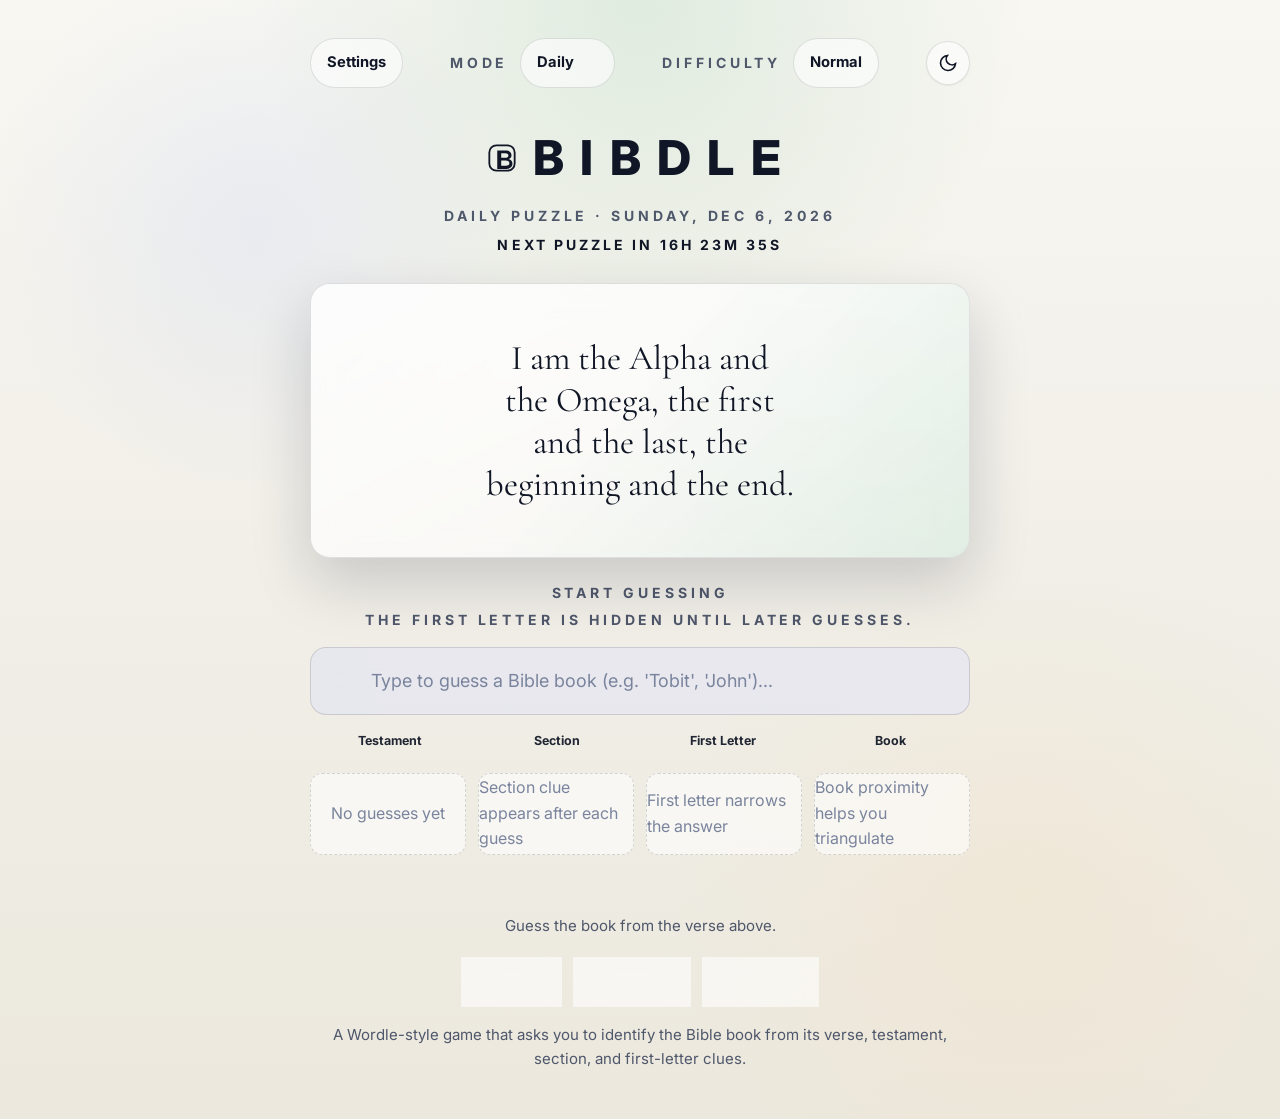
==== commit 26f71b0c: "feat: implement practice mode stats tracking and rendering" ====
--- a/index.html
+++ b/index.html
@@ -105,7 +105,8 @@
           <button type="button" class="pill-btn primary" id="nextPracticeBtn" hidden>Next practice puzzle</button>
         </div>
 
-        <p class="footer-note">A Wordle-style game that asks you to identify the Bible book from its verse, testament, section, and first-letter clues.</p>
+        <p class="footer-note">A Wordle-style game that asks you to identify the Bible book from its verse, testament,
+          section, and first-letter clues.</p>
       </section>
     </section>
   </main>
@@ -113,10 +114,12 @@
   <div class="modal-backdrop" id="helpModal" data-open="false" aria-hidden="true">
     <div class="modal" role="dialog" aria-modal="true" aria-labelledby="helpTitle">
       <h2 id="helpTitle">How to play</h2>
-      <p>Read the verse, then guess the Bible book it comes from. Each guess reveals whether your choice matches the correct testament, section, first letter, and the book itself.</p>
+      <p>Read the verse, then guess the Bible book it comes from. Each guess reveals whether your choice matches the
+        correct testament, section, first letter, and the book itself.</p>
       <ul>
         <li>You can type part of a book name and choose from the suggestion list.</li>
-        <li>Green means exact match, gold means you are near the right book in canonical order, and red means that clue is wrong.</li>
+        <li>Green means exact match, gold means you are near the right book in canonical order, and red means that clue
+          is wrong.</li>
         <li>Daily gives one deterministic puzzle based on the date, while Practice gives random verses from the pool.
         </li>
         <li>Only Daily mode counts toward daily streaks and recorded stats.</li>
@@ -196,6 +199,27 @@
           <div class="postgame-section stats-section">
             <p class="subtle-label">Badges</p>
             <div class="streak-badges" id="statsModalBadges"></div>
+          </div>
+        </section>
+        <section class="postgame-section stats-section" aria-label="Practice stats">
+          <p class="subtle-label">Practice mode</p>
+
+          <div class="stats-grid">
+            <div class="stat-item">
+              <span class="stat-value" id="practiceStatsPlayed">0</span>
+              <span class="stat-label">Played</span>
+            </div>
+            <div class="stat-item">
+              <span class="stat-value" id="practiceStatsWon">0</span>
+              <span class="stat-label">Won</span>
+            </div>
+            <div class="stat-item">
+              <span class="stat-value" id="practiceStatsLost">0</span>
+              <span class="stat-label">Lost</span>
+            </div>
+          </div>
+
+          <div class="guess-distribution" id="practiceStatsGuessDistribution" aria-label="Practice guess distribution">
           </div>
         </section>
       </div>
@@ -240,9 +264,36 @@
           <div class="postgame-meta-chips" id="postGameTriviaChips"></div>
         </section>
 
-        <section class="postgame-section stats-section" aria-label="Streak badges">
-          <p class="subtle-label">Badges</p>
-          <div class="streak-badges" id="streakBadges"></div>
+        <section class="postgame-section stats-section" aria-label="Mode stats">
+          <p class="subtle-label" id="postGameStatsLabel">Stats</p>
+
+          <div class="stats-grid" id="postGameStatsGridPrimary">
+            <div class="stat-item">
+              <span class="stat-value" id="postGameStatsPlayed">0</span>
+              <span class="stat-label">Played</span>
+            </div>
+            <div class="stat-item">
+              <span class="stat-value" id="postGameStatsWon">0</span>
+              <span class="stat-label">Won</span>
+            </div>
+            <div class="stat-item">
+              <span class="stat-value" id="postGameStatsLost">0</span>
+              <span class="stat-label">Lost</span>
+            </div>
+          </div>
+
+          <div class="stats-grid stats-grid-secondary" id="postGameStatsGridSecondary">
+            <div class="stat-item" id="postGameCurrentStreakItem">
+              <span class="stat-value" id="postGameStatsCurrentStreak">0</span>
+              <span class="stat-label">Current streak</span>
+            </div>
+            <div class="stat-item" id="postGameBestStreakItem">
+              <span class="stat-value" id="postGameStatsBestStreak">0</span>
+              <span class="stat-label">Best streak</span>
+            </div>
+          </div>
+
+          <div class="guess-distribution" id="postGameGuessDistribution" aria-label="Guess distribution"></div>
         </section>
       </div>
       <div class="pill-actions postgame-actions">
--- a/css/bibdle.css
+++ b/css/bibdle.css
@@ -552,6 +552,12 @@
     justify-content: flex-end;
 }
 
+#postGameStatsGridSecondary[hidden],
+#postGameCurrentStreakItem[hidden],
+#postGameBestStreakItem[hidden] {
+    display: none !important;
+}
+
 .pill-btn,
 .control-select {
     min-height: 44px;
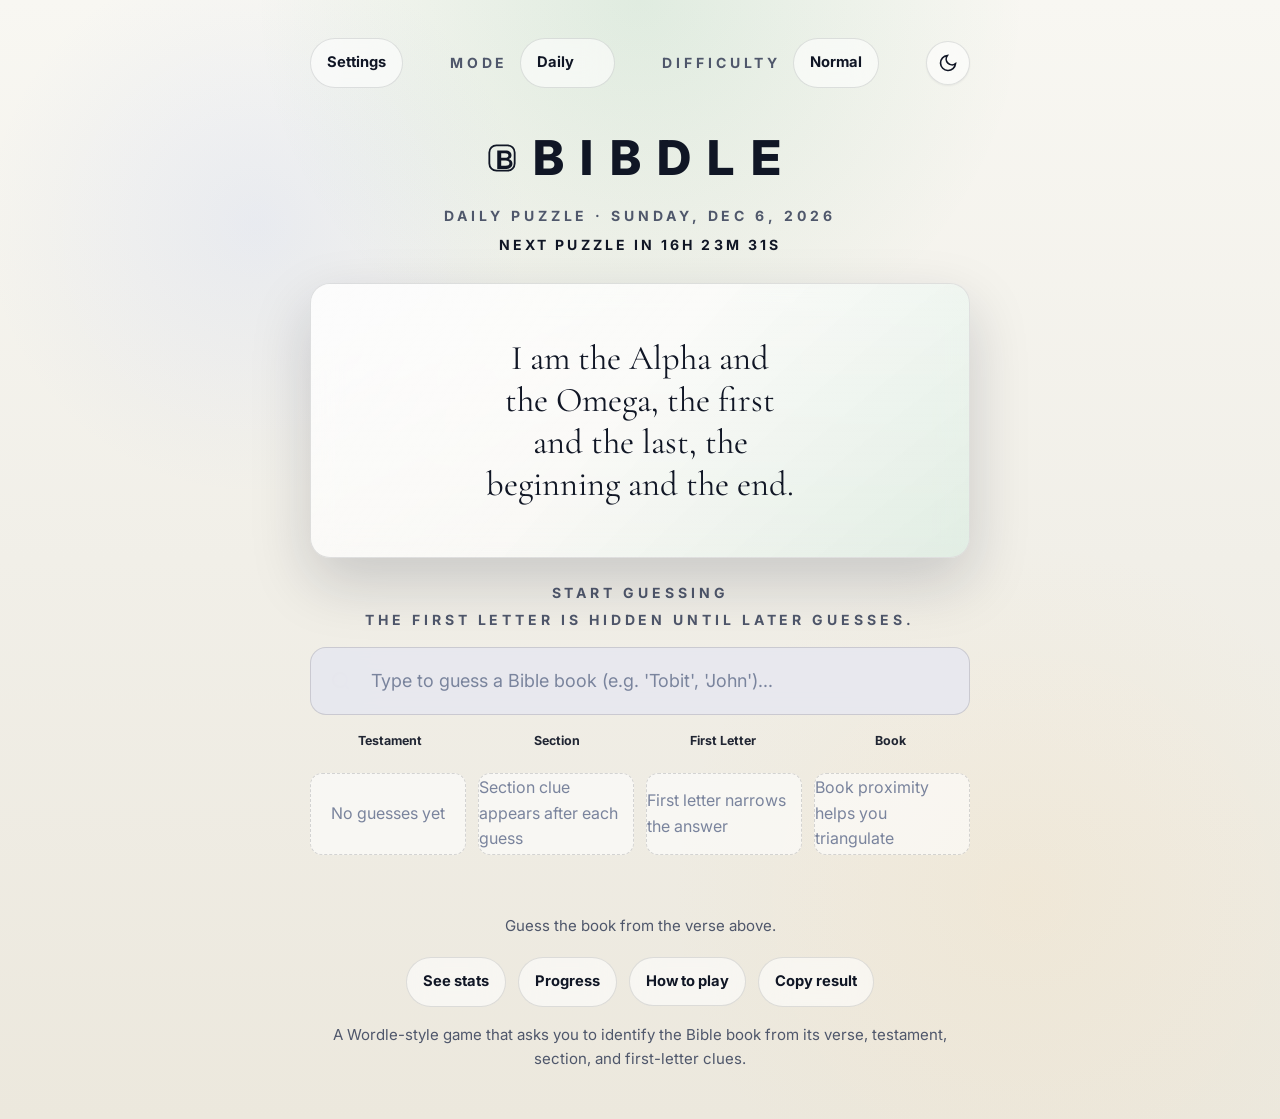
==== commit 7af13236: "Merge pull request #1 from dvndmy/develop Enhance game performance metrics and user accessibility fe" ====
--- a/index.html
+++ b/index.html
@@ -100,6 +100,7 @@
 
         <div class="pill-actions">
           <button type="button" class="pill-btn" id="statsBtn">See stats</button>
+          <button type="button" class="pill-btn" id="archiveBtn">Progress</button>
           <button type="button" class="pill-btn" id="helpBtn">How to play</button>
           <button type="button" class="pill-btn" id="shareBtn">Copy result</button>
           <button type="button" class="pill-btn primary" id="nextPracticeBtn" hidden>Next practice puzzle</button>
@@ -129,6 +130,23 @@
       </div>
     </div>
   </div>
+
+  <div class="modal-backdrop" id="archiveModal" data-open="false" aria-hidden="true">
+    <div class="modal archive-modal" role="dialog" aria-modal="true" aria-labelledby="archiveTitle">
+      <h2 id="archiveTitle">Progress map</h2>
+
+      <div class="archive-summary" id="archiveSummary"></div>
+
+      <div class="archive-grid" id="archiveGrid" role="list" aria-label="Bible archive map by canonical order"></div>
+
+      <div class="archive-details" id="archiveDetails" aria-live="polite" aria-atomic="true"></div>
+
+      <div class="pill-actions modal-actions-end">
+        <button type="button" class="pill-btn primary" id="closeArchiveBtn">Close</button>
+      </div>
+    </div>
+  </div>
+
   <div class="modal-backdrop" id="settingsModal" data-open="false" aria-hidden="true">
     <div class="modal" role="dialog" aria-modal="true" aria-labelledby="settingsTitle">
       <h2 id="settingsTitle">Accessibility settings</h2>
--- a/css/bibdle.css
+++ b/css/bibdle.css
@@ -836,6 +836,305 @@
     overflow-wrap: anywhere;
 }
 
+.archive-modal {
+  width: min(100%, 980px);
+  max-height: min(90dvh, 960px);
+  overflow: auto;
+}
+
+.archive-summary {
+  display: grid;
+  gap: var(--space-4);
+}
+
+.archive-summary-blocks {
+  display: grid;
+  grid-template-columns: repeat(3, minmax(0, 1fr));
+  gap: var(--space-3);
+}
+
+.archive-summary-group,
+.archive-stat-group {
+  display: grid;
+  gap: var(--space-3);
+  padding: var(--space-4);
+  background: var(--glass-surface);
+  border: 1px solid var(--color-border);
+  border-radius: var(--radius-lg);
+  backdrop-filter: blur(14px);
+}
+
+.archive-summary-title,
+.archive-stat-group h3 {
+  font-family: var(--font-ui);
+  font-size: var(--text-xs);
+  font-weight: 800;
+  letter-spacing: 0.12em;
+  text-transform: uppercase;
+  color: var(--color-text-muted);
+}
+
+.archive-kpis {
+  display: grid;
+  grid-template-columns: repeat(2, minmax(0, 1fr));
+  gap: var(--space-3);
+}
+
+.archive-kpi {
+  display: grid;
+  gap: 0.2rem;
+  min-width: 0;
+}
+
+.archive-kpi-value {
+  font-family: var(--font-ui);
+  font-size: var(--text-lg);
+  font-weight: 800;
+  line-height: 1.1;
+  color: var(--color-primary);
+}
+
+.archive-kpi-label {
+  font-family: var(--font-ui);
+  font-size: var(--text-xs);
+  letter-spacing: 0.08em;
+  text-transform: uppercase;
+  color: var(--color-text-muted);
+}
+
+.archive-bars {
+  display: grid;
+  gap: 0.65rem;
+}
+
+.archive-bar-row {
+  display: grid;
+  gap: 0.3rem;
+}
+
+.archive-bar-topline {
+  display: flex;
+  align-items: center;
+  justify-content: space-between;
+  gap: var(--space-2);
+  font-family: var(--font-ui);
+  font-size: var(--text-xs);
+  color: var(--color-text-muted);
+}
+
+.archive-bar-label {
+  font-weight: 700;
+  color: var(--color-text);
+}
+
+.archive-bar-track {
+  position: relative;
+  width: 100%;
+  height: 0.7rem;
+  overflow: hidden;
+  background: rgba(127, 127, 127, 0.14);
+  border-radius: var(--radius-full);
+}
+
+.archive-bar-fill {
+  height: 100%;
+  background: linear-gradient(
+    90deg,
+    var(--color-primary),
+    var(--color-primary-hover)
+  );
+  border-radius: inherit;
+}
+
+.archive-grid {
+  display: grid;
+  grid-template-columns: repeat(auto-fill, minmax(112px, 1fr));
+  gap: var(--space-3);
+}
+
+.archive-cell {
+  display: grid;
+  gap: 0.35rem;
+  align-content: start;
+  min-height: 102px;
+  padding: var(--space-3);
+  text-align: left;
+  background: var(--glass-surface);
+  border: 1px solid var(--color-border);
+  border-radius: var(--radius-md);
+  box-shadow: var(--shadow-sm);
+  backdrop-filter: blur(12px);
+}
+
+.archive-cell:hover {
+  background: var(--hover-surface);
+}
+
+.archive-cell.is-selected {
+  border-color: var(--color-primary);
+  box-shadow: 0 0 0 1px var(--color-primary-highlight), var(--shadow-sm);
+}
+
+.archive-cell.is-unplayed {
+  color: var(--color-text);
+  background: var(--glass-surface);
+}
+
+.archive-cell.is-played-unsolved {
+  color: #fff6f7;
+  background: linear-gradient(180deg, #ff5c67, #d93b45);
+  border-color: transparent;
+}
+
+.archive-cell.is-solved-low {
+  color: #eefbf2;
+  background: linear-gradient(180deg, #12d450, #08b744);
+  border-color: transparent;
+}
+
+.archive-cell.is-solved-mid {
+  color: #f4fff7;
+  background: linear-gradient(180deg, #24bb61, #15984b);
+  border-color: transparent;
+}
+
+.archive-cell.is-solved-high {
+  color: #f7fff9;
+  background: linear-gradient(180deg, #53b87a, #37975c);
+  border-color: transparent;
+}
+
+.archive-cell-top {
+  display: flex;
+  align-items: start;
+  justify-content: space-between;
+  gap: var(--space-2);
+}
+
+.archive-cell-order {
+  font-family: var(--font-ui);
+  font-size: 0.72rem;
+  font-weight: 800;
+  letter-spacing: 0.08em;
+  text-transform: uppercase;
+  opacity: 0.82;
+}
+
+.archive-cell-state {
+  font-family: var(--font-ui);
+  font-size: 0.68rem;
+  font-weight: 800;
+  letter-spacing: 0.08em;
+  text-transform: uppercase;
+  opacity: 0.9;
+}
+
+.archive-cell-book {
+  font-family: var(--font-ui);
+  font-size: 0.95rem;
+  font-weight: 800;
+  line-height: 1.15;
+}
+
+.archive-cell-meta {
+  font-family: var(--font-ui);
+  font-size: 0.78rem;
+  line-height: 1.35;
+  opacity: 0.9;
+}
+
+.archive-details {
+  display: grid;
+  gap: var(--space-4);
+  padding: var(--space-4);
+  background: var(--glass-surface);
+  border: 1px solid var(--color-border);
+  border-radius: var(--radius-lg);
+  backdrop-filter: blur(14px);
+}
+
+.archive-details-empty {
+  font-family: var(--font-ui);
+  font-size: var(--text-sm);
+  color: var(--color-text-muted);
+}
+
+.archive-details-header {
+  display: grid;
+  gap: 0.2rem;
+}
+
+.archive-details-title {
+  font-family: var(--font-ui);
+  font-size: var(--text-lg);
+  font-weight: 800;
+  color: var(--color-text);
+}
+
+.archive-details-subtitle {
+  font-family: var(--font-ui);
+  font-size: var(--text-sm);
+  color: var(--color-text-muted);
+}
+
+.archive-details-grid {
+  display: grid;
+  grid-template-columns: repeat(4, minmax(0, 1fr));
+  gap: var(--space-3);
+}
+
+.archive-detail-stat {
+  display: grid;
+  gap: 0.2rem;
+  min-width: 0;
+  padding: var(--space-3);
+  background: var(--glass-surface-strong);
+  border: 1px solid var(--color-border);
+  border-radius: var(--radius-md);
+}
+
+.archive-detail-stat-value {
+  font-family: var(--font-ui);
+  font-size: var(--text-base);
+  font-weight: 800;
+  color: var(--color-text);
+}
+
+.archive-detail-stat-label {
+  font-family: var(--font-ui);
+  font-size: var(--text-xs);
+  letter-spacing: 0.08em;
+  text-transform: uppercase;
+  color: var(--color-text-muted);
+}
+
+.archive-details-copy {
+  font-family: var(--font-ui);
+  font-size: var(--text-sm);
+  line-height: 1.65;
+  color: var(--color-text-muted);
+}
+
+@media (max-width: 820px) {
+  .archive-summary-blocks {
+    grid-template-columns: 1fr;
+  }
+
+  .archive-details-grid {
+    grid-template-columns: repeat(2, minmax(0, 1fr));
+  }
+}
+
+@media (max-width: 640px) {
+  .archive-grid {
+    grid-template-columns: repeat(2, minmax(0, 1fr));
+  }
+
+  .archive-kpis {
+    grid-template-columns: 1fr;
+  }
+}
+
 .stats-grid {
     display: grid;
     grid-template-columns: repeat(3, minmax(0, 1fr));
